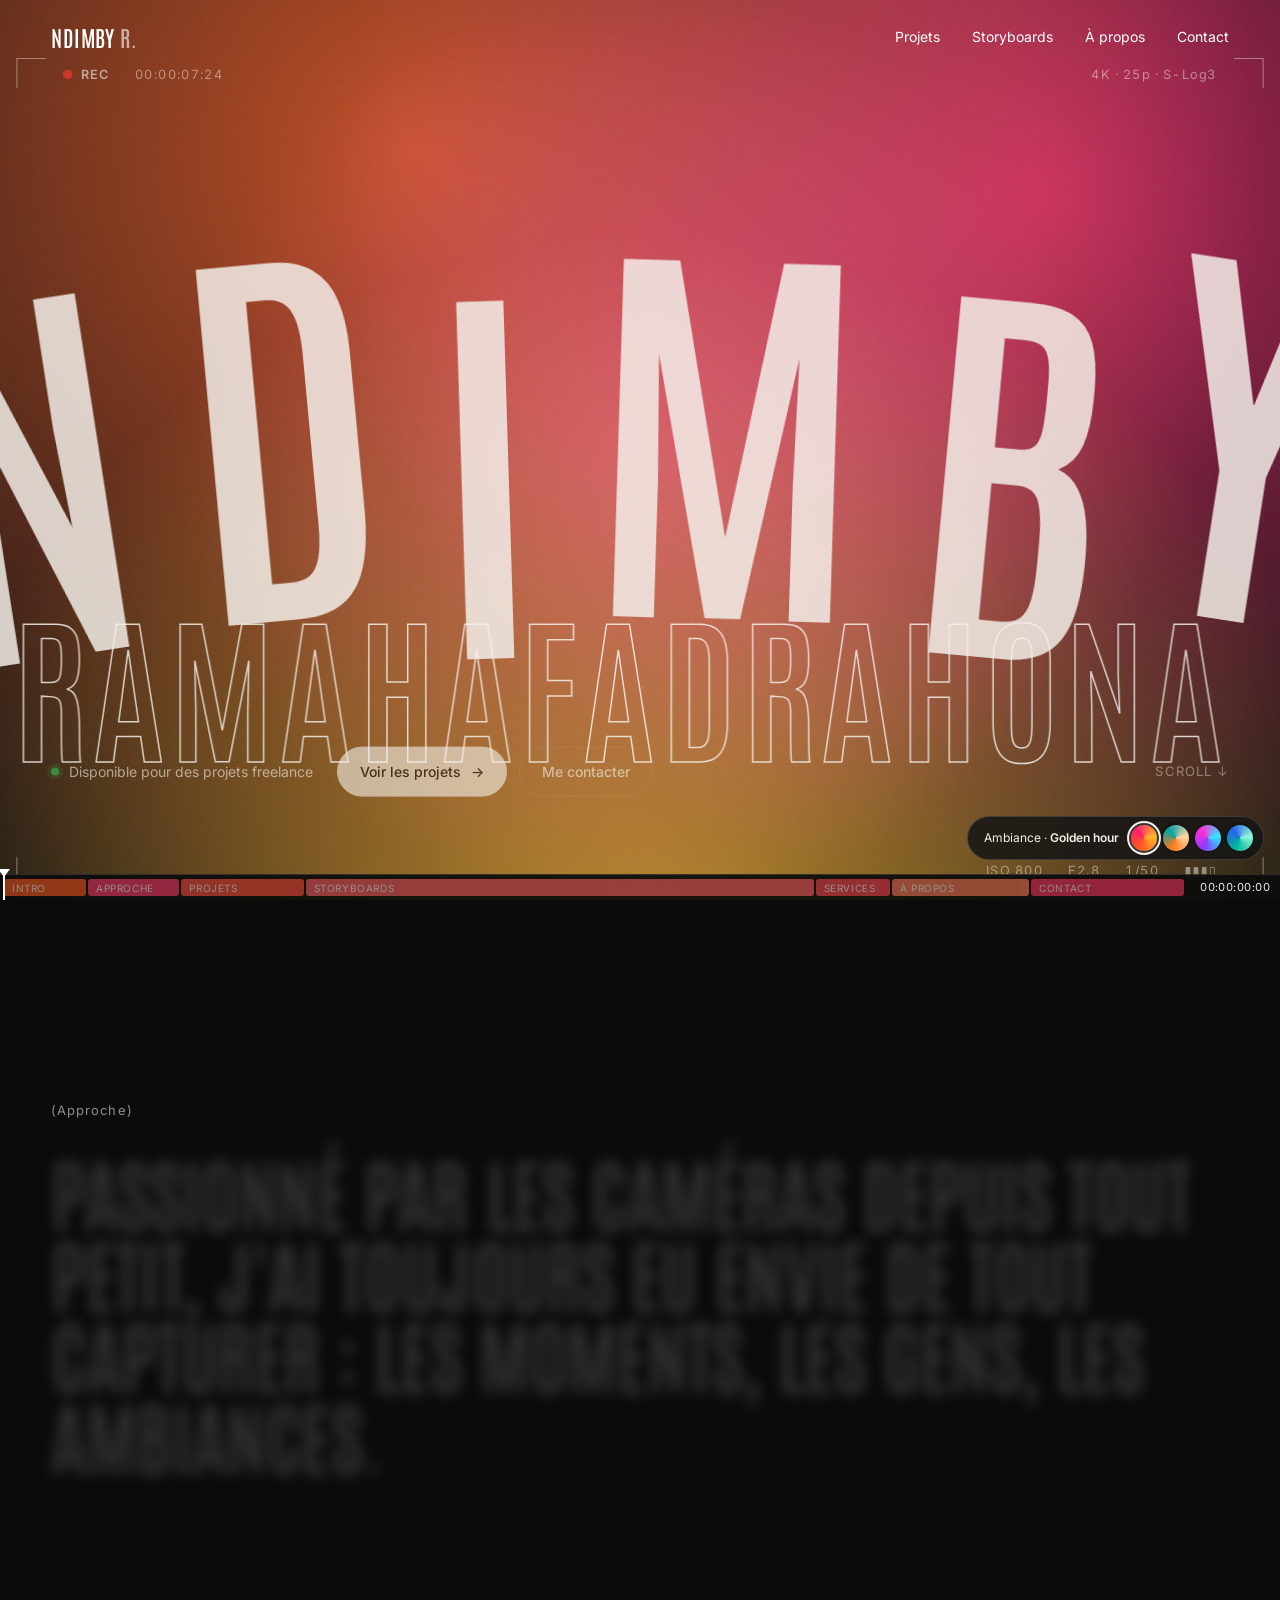
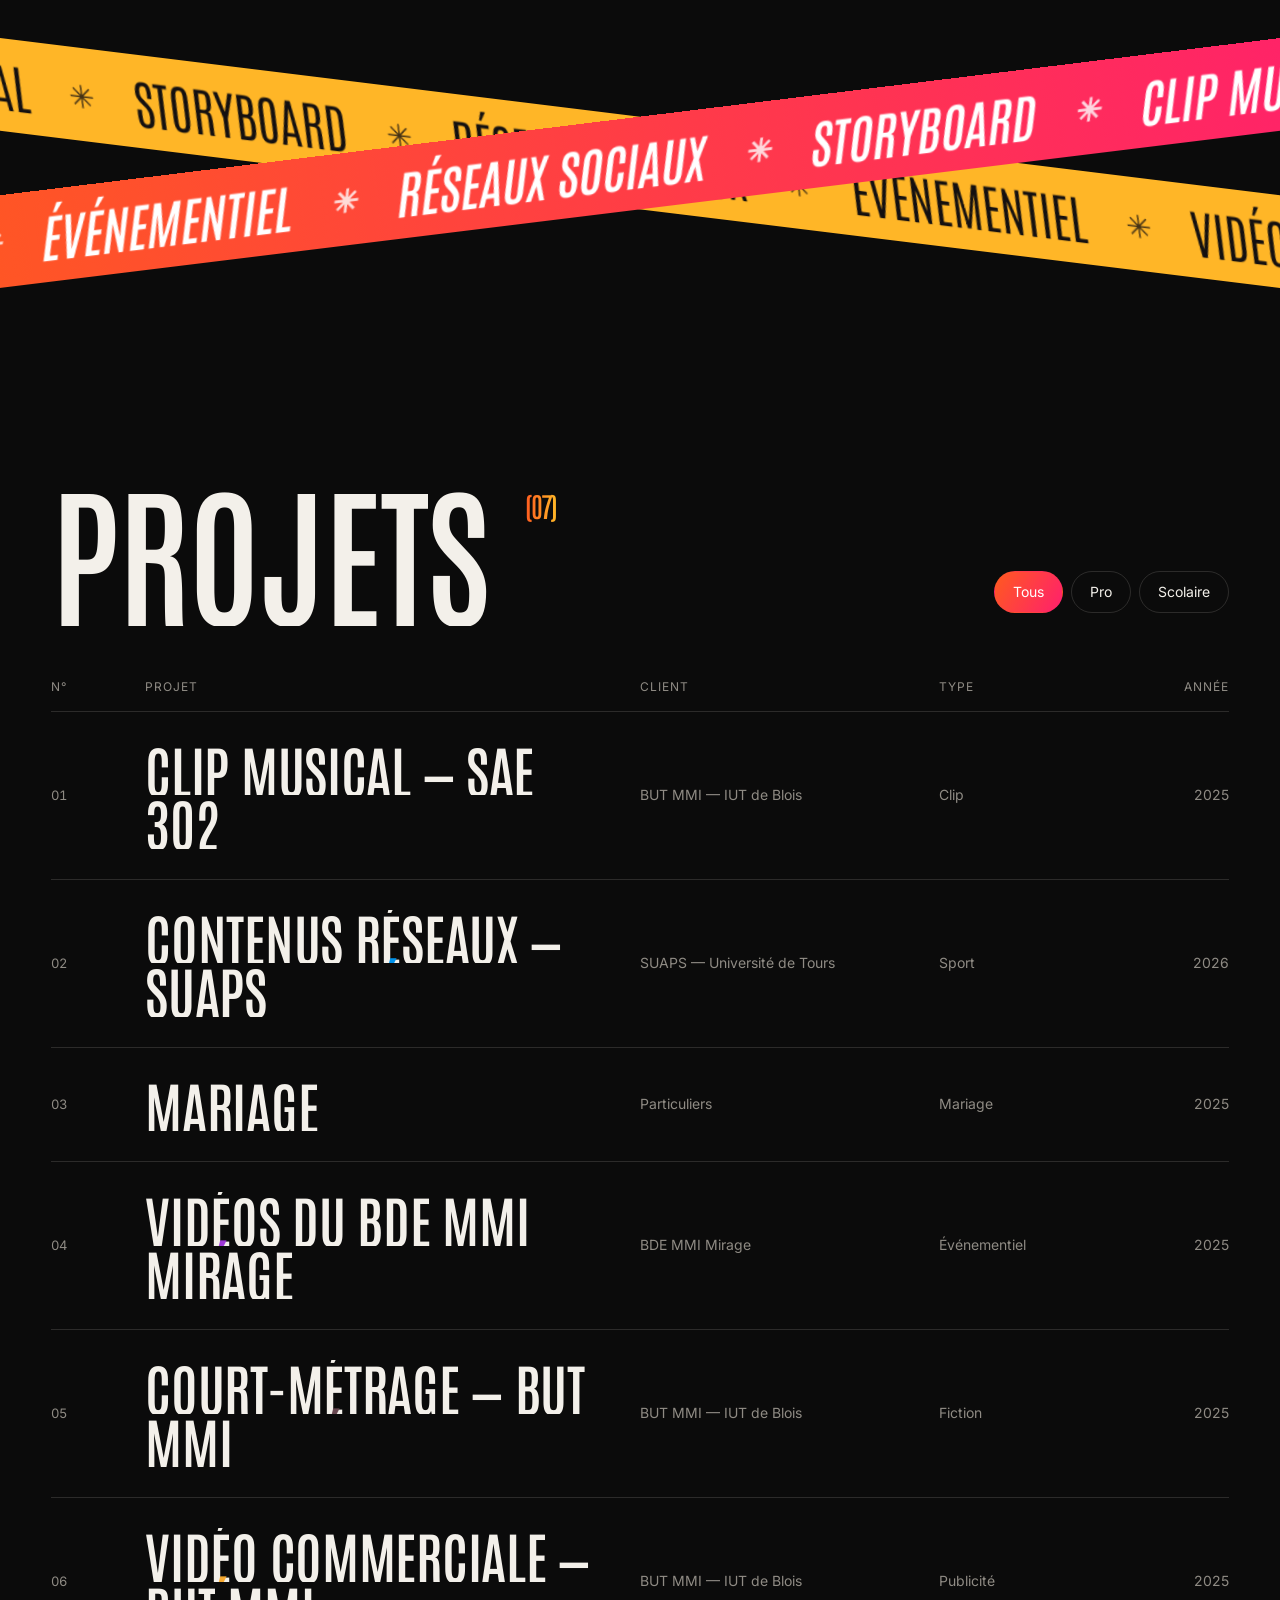
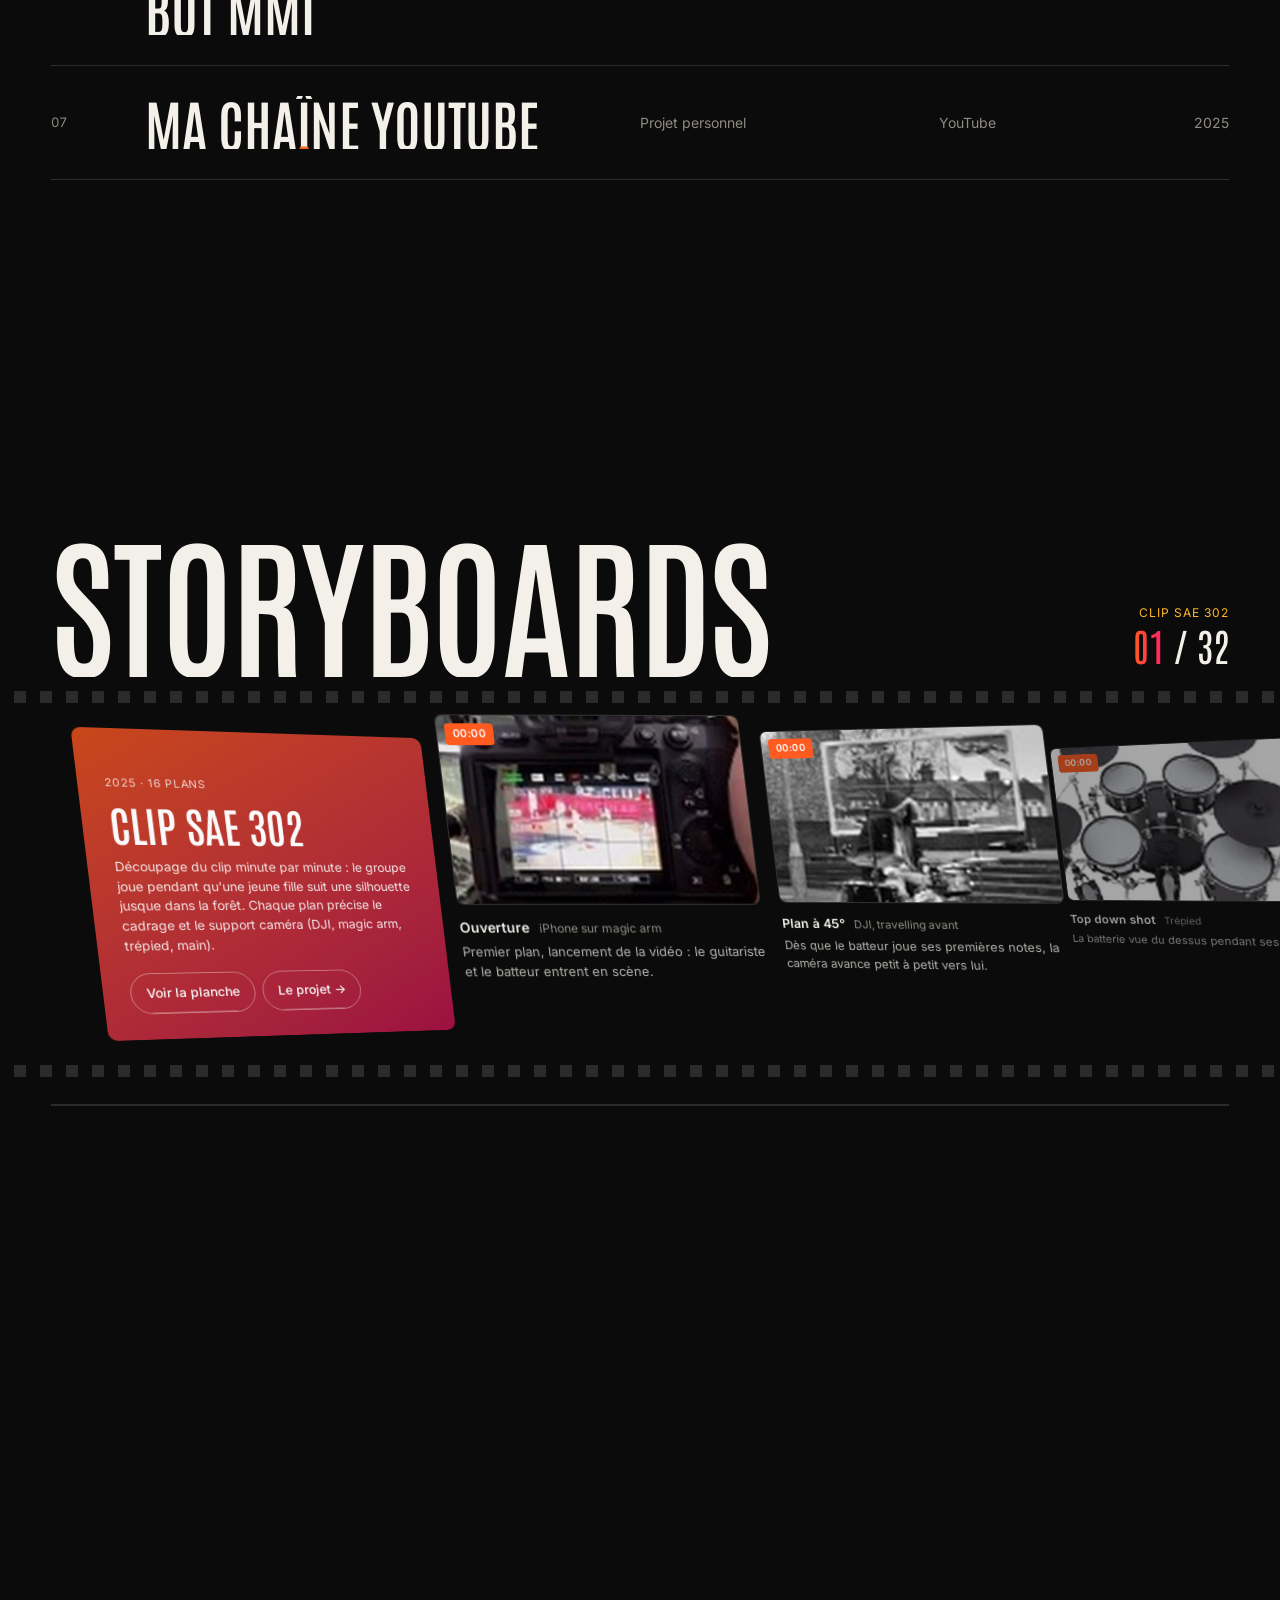
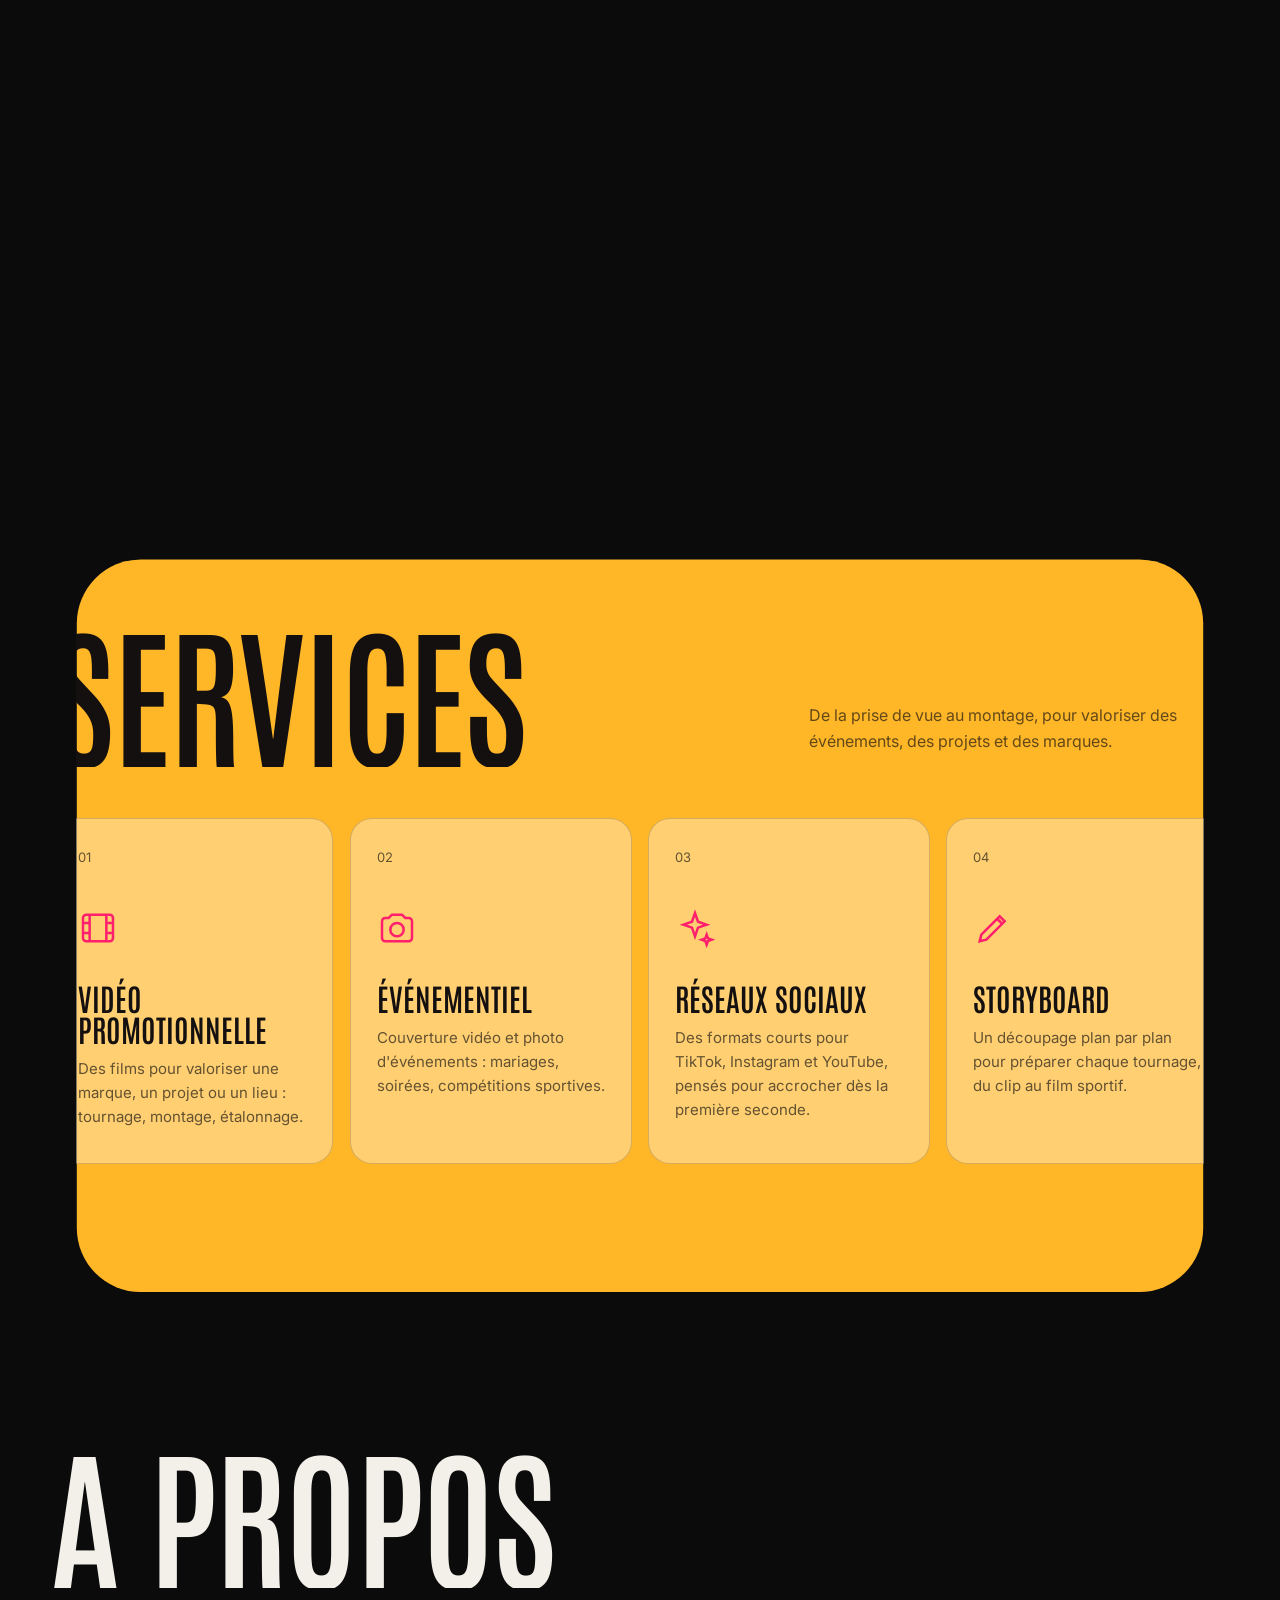
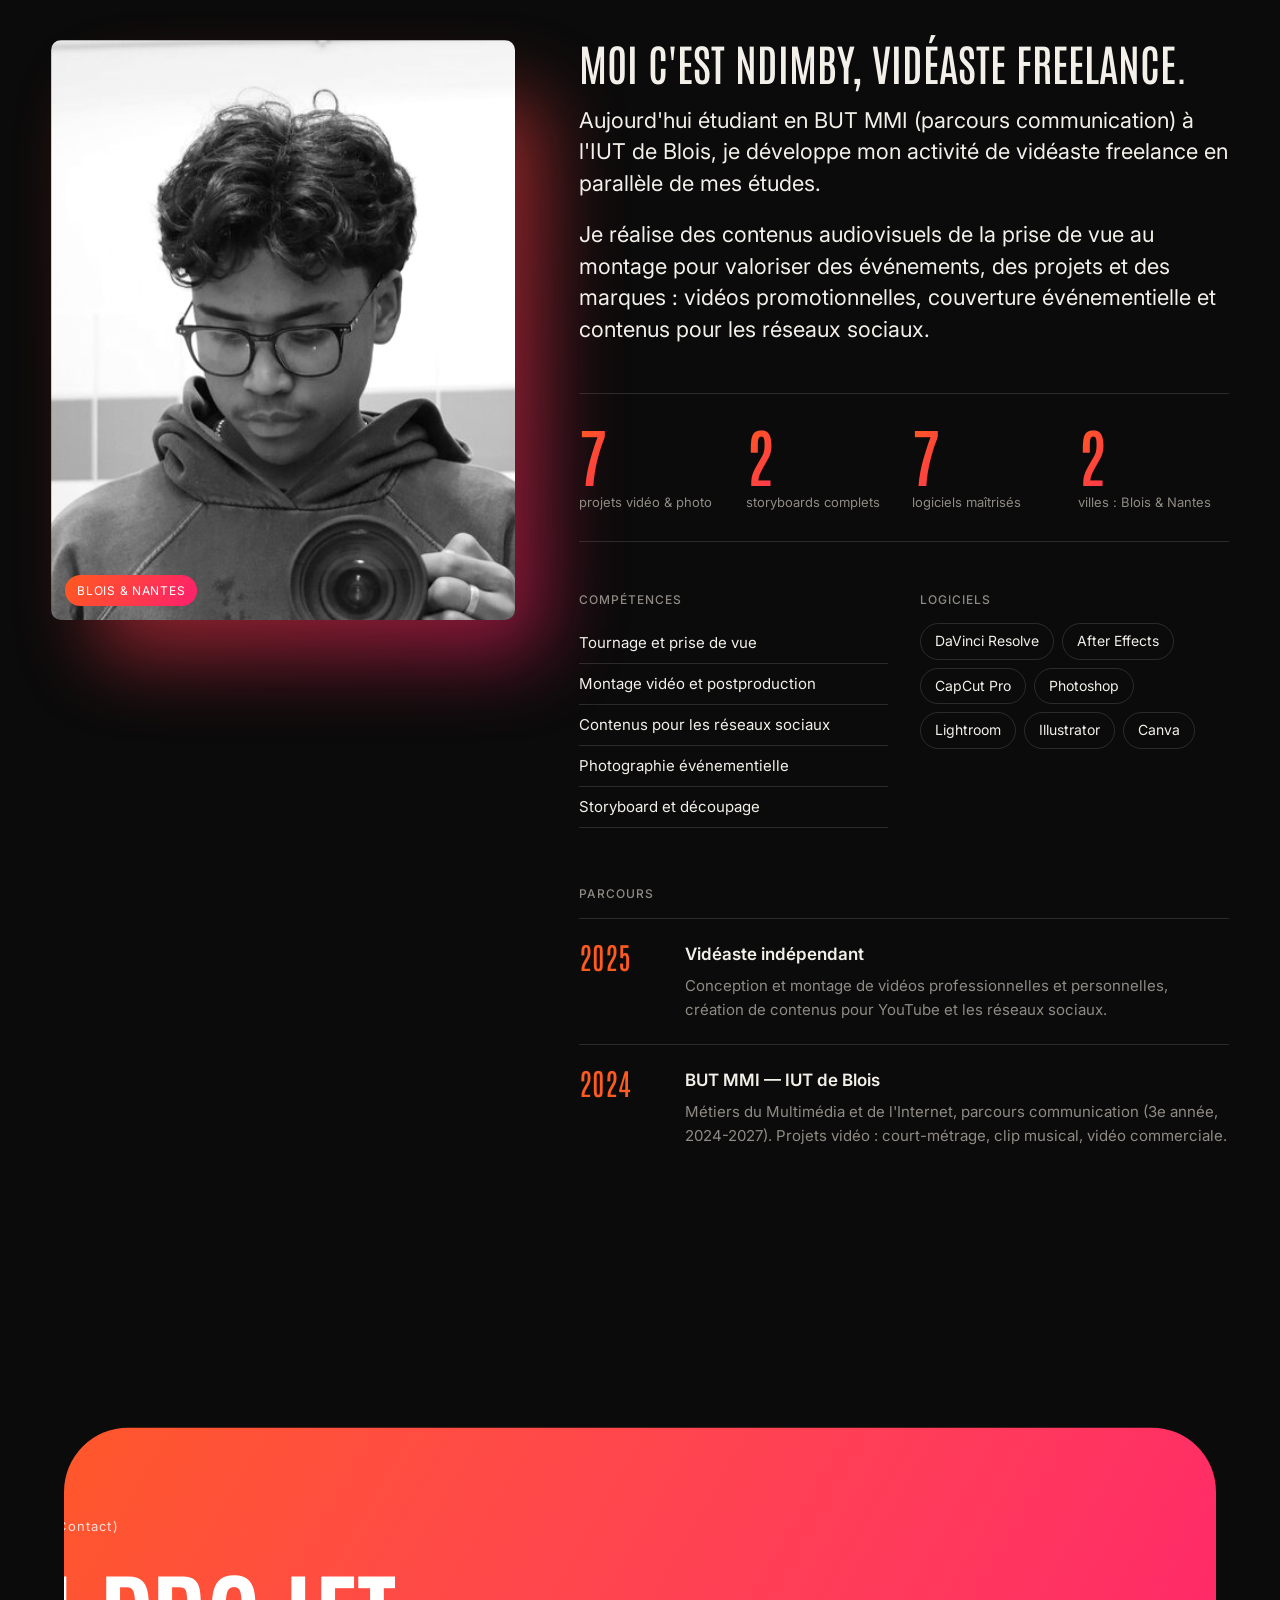
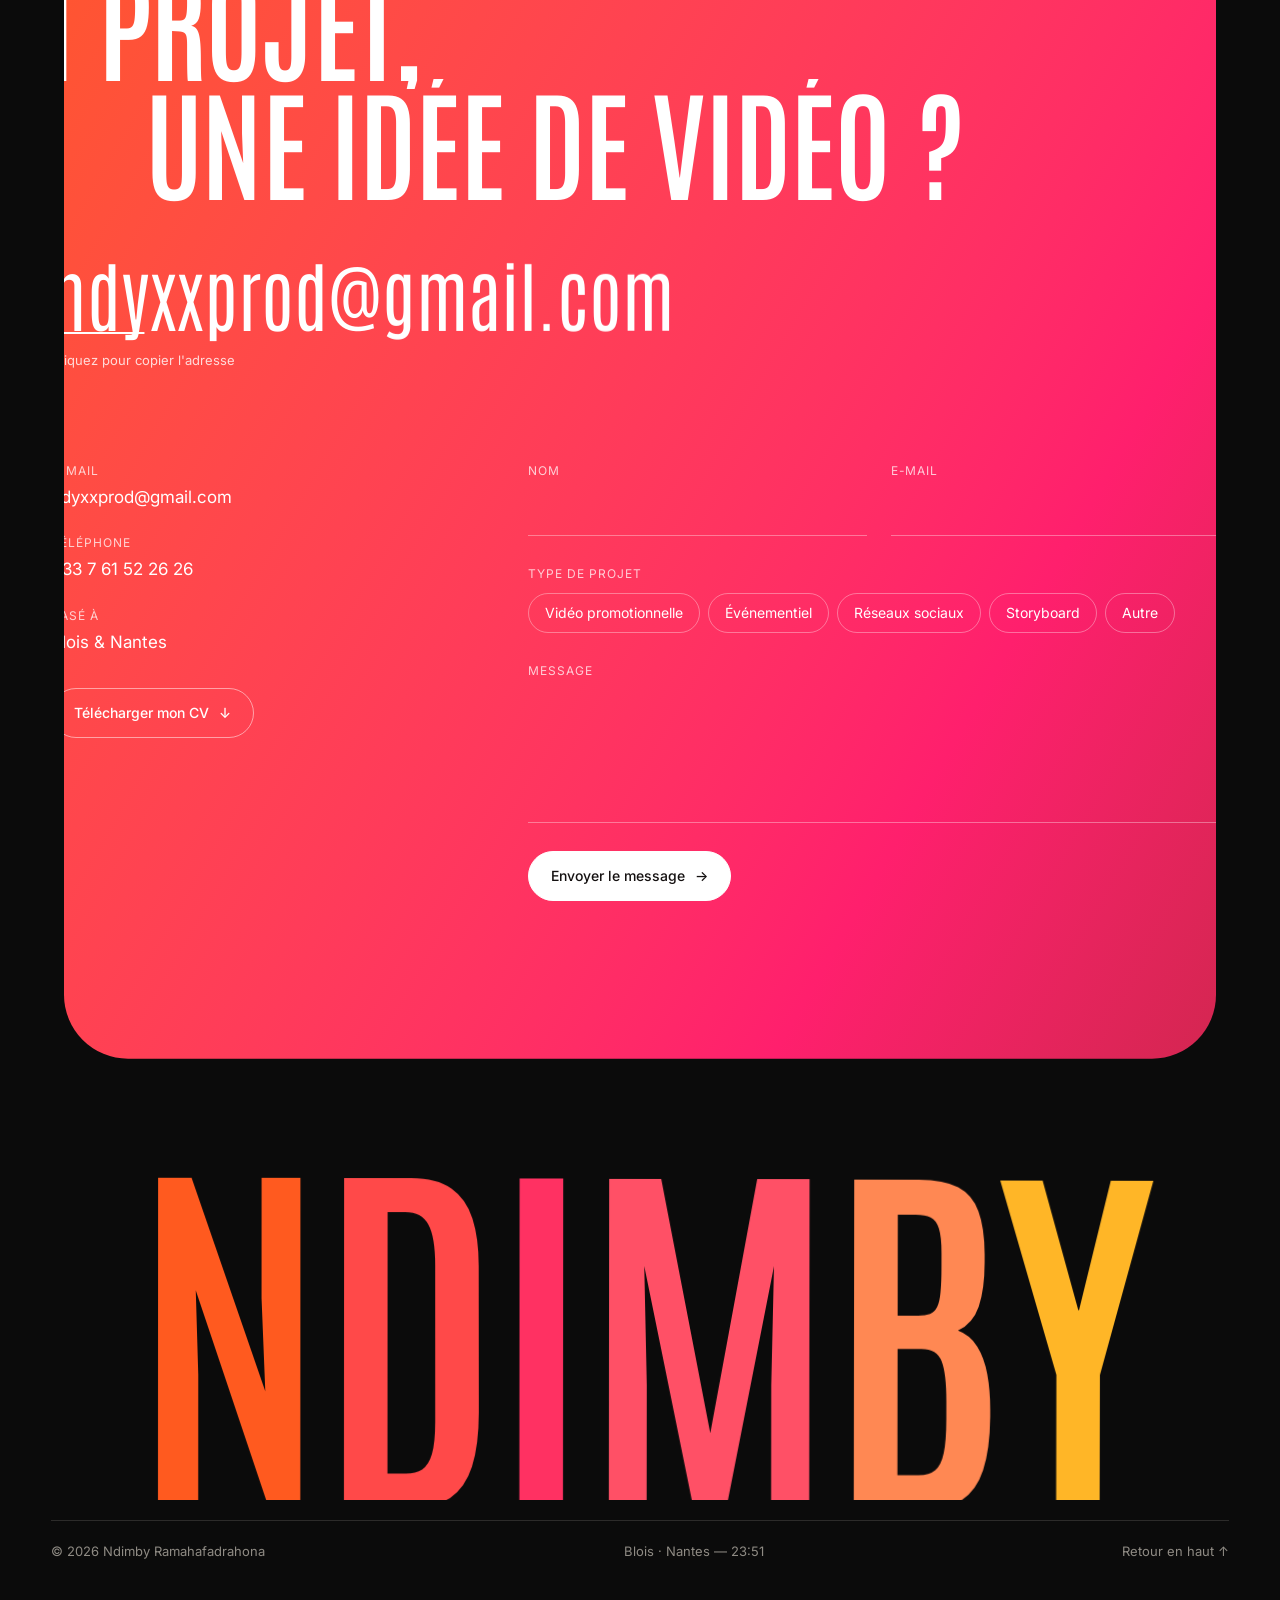
==== portfolio/index.html @ f80a6f57 "Ajoute le nouveau portfolio vidéaste dans /portfolio/ Site une page sombre et colorée : ouverture en" ====
<!DOCTYPE html>
<html lang="fr">
<head>
  <meta charset="UTF-8" />
  <meta name="viewport" content="width=device-width, initial-scale=1.0" />
  <title>Ndimby Ramahafadrahona — Vidéaste freelance</title>
  <meta name="description" content="Ndimby Ramahafadrahona, vidéaste freelance à Blois et Nantes : vidéos promotionnelles, couverture événementielle, contenus pour les réseaux sociaux et storyboards." />
  <meta name="theme-color" content="#0b0b0b" />
  <meta property="og:title" content="Ndimby Ramahafadrahona — Vidéaste freelance" />
  <meta property="og:description" content="Vidéos promotionnelles, événementiel, réseaux sociaux. De la prise de vue au montage." />
  <meta property="og:image" content="assets/avatar.jpg" />
  <link rel="preconnect" href="https://fonts.googleapis.com" />
  <link rel="preconnect" href="https://fonts.gstatic.com" crossorigin />
  <link href="https://fonts.googleapis.com/css2?family=Antonio:wght@300;500;600;700&family=Inter:wght@400;500;600&display=swap" rel="stylesheet" />
  <link rel="stylesheet" href="style.css" />
</head>
<body class="is-loading">

  <!-- Écran de chargement + ouverture du diaphragme -->
  <div class="loader" id="loader" aria-hidden="true">
    <svg class="iris" viewBox="-50 -50 100 100" preserveAspectRatio="xMidYMid slice">
      <g id="iris-g"></g>
    </svg>
    <div class="loader-name">Ndimby</div>
    <div class="loader-count"><span id="loader-num">00</span>%</div>
    <div class="loader-bar"><span id="loader-bar"></span></div>
    <div class="flash" id="flash"></div>
  </div>

  <!-- Curseur personnalisé (ordinateur uniquement) -->
  <div class="cursor" id="cursor" aria-hidden="true"><span class="cursor-label" id="cursor-label"></span></div>

  <!-- Aperçu flottant des projets -->
  <div class="preview" id="preview" aria-hidden="true"></div>

  <header class="nav" id="nav">
    <a href="#top" class="nav-logo">Ndimby <span>R.</span></a>
    <nav class="nav-links" aria-label="Navigation principale">
      <a href="#projets">Projets</a>
      <a href="#storyboards">Storyboards</a>
      <a href="#a-propos">À propos</a>
      <a href="#contact" class="nav-cta">Contact</a>
    </nav>
    <button class="nav-burger" id="burger" aria-label="Ouvrir le menu" aria-expanded="false"><span></span><span></span></button>
  </header>

  <div class="menu" id="menu" aria-hidden="true">
    <a href="#projets">Projets</a>
    <a href="#storyboards">Storyboards</a>
    <a href="#services">Services</a>
    <a href="#a-propos">À propos</a>
    <a href="#contact">Contact</a>
  </div>

  <main id="top">
    <!-- ACCUEIL : viseur de caméra -->
    <section class="hero" id="hero">
      <div class="hero-bg" id="hero-bg">
        <canvas class="hero-canvas" id="hero-canvas" aria-hidden="true"></canvas>
        <div class="hero-glow g1"></div>
        <div class="hero-glow g2"></div>
        <div class="hero-glow g3"></div>
      </div>
      <div class="grain" aria-hidden="true"></div>

      <div class="viewfinder" id="viewfinder" aria-hidden="true">
        <span class="vf-corner tl"></span><span class="vf-corner tr"></span>
        <span class="vf-corner bl"></span><span class="vf-corner br"></span>
        <div class="vf-top">
          <span class="vf-rec"><i></i>REC</span>
          <span class="vf-tc" id="timecode">00:00:00:00</span>
          <span class="vf-specs">4K · 25p · S-Log3</span>
        </div>
        <div class="vf-bottom">
          <span>ISO 800</span><span>F2.8</span><span>1/50</span><span class="vf-batt">▮▮▮▯</span>
        </div>
      </div>

      <div class="hero-content" id="hero-content">
        <p class="hero-kicker" id="hero-kicker"></p>
        <h1 class="hero-title" id="hero-title">
          <span class="line"><span class="word" id="hero-first"></span></span>
          <span class="line line-sm"><span class="word" id="hero-last"></span></span>
        </h1>
        <div class="hero-foot">
          <p class="hero-status" id="hero-status"></p>
          <div class="hero-actions" id="hero-actions"></div>
          <a href="#manifeste" class="hero-scroll">Scroll <span>↓</span></a>
        </div>
      </div>
    </section>

    <!-- MANIFESTE : les mots font la mise au point au scroll -->
    <section class="manifesto" id="manifeste">
      <p class="eyebrow reveal">(Approche)</p>
      <p class="manifesto-text" id="manifesto-text"></p>
    </section>

    <!-- BANDEAUX CROISÉS -->
    <div class="tapes" aria-hidden="true">
      <div class="tape tape-a"><div class="marquee-track" id="marquee-a"></div></div>
      <div class="tape tape-b"><div class="marquee-track" id="marquee-b"></div></div>
    </div>

    <!-- PROJETS -->
    <section class="section projects" id="projets">
      <div class="section-head">
        <h2 class="section-title" data-split>Projets <sup id="projects-count"></sup></h2>
        <div class="filters reveal" id="filters" role="tablist" aria-label="Filtrer les projets">
          <button class="filter is-active" data-filter="all" role="tab" aria-selected="true">Tous</button>
          <button class="filter" data-filter="pro" role="tab" aria-selected="false">Pro</button>
          <button class="filter" data-filter="scolaire" role="tab" aria-selected="false">Scolaire</button>
        </div>
      </div>
      <div class="project-head" aria-hidden="true">
        <span>N°</span><span>Projet</span><span>Client</span><span>Type</span><span>Année</span>
      </div>
      <ol class="project-list" id="project-list"></ol>
    </section>

    <!-- STORYBOARDS : pellicule qui défile à l'horizontale -->
    <section class="storyboards" id="storyboards">
      <div class="sb-pin" id="sb-pin">
        <div class="sb-top">
          <h2 class="section-title" data-split>Storyboards</h2>
          <div class="sb-counter" aria-hidden="true">
            <span class="sb-chapter" id="sb-chapter"></span>
            <span class="sb-num"><span id="sb-current">01</span> / <span id="sb-total">00</span></span>
          </div>
        </div>
        <div class="sb-viewport" id="sb-viewport" data-lenis-prevent-touch>
          <div class="sb-strip" id="sb-strip"></div>
        </div>
        <div class="sb-progress" aria-hidden="true"><span id="sb-bar"></span></div>
      </div>
    </section>

    <!-- SERVICES -->
    <section class="section services" id="services">
      <div class="services-inner">
        <div class="section-head">
          <h2 class="section-title" data-split>Services</h2>
          <p class="section-intro reveal">De la prise de vue au montage, pour valoriser des événements, des projets et des marques.</p>
        </div>
        <div class="service-grid" id="service-grid"></div>
      </div>
    </section>

    <!-- À PROPOS -->
    <section class="section about" id="a-propos">
      <div class="section-head">
        <h2 class="section-title" data-split>À propos</h2>
      </div>
      <div class="about-grid">
        <figure class="about-photo" id="about-photo"></figure>
        <div class="about-body">
          <div class="about-bio" id="about-bio"></div>
          <div class="stats" id="stats"></div>
          <div class="about-cols">
            <div class="about-col reveal"><h3>Compétences</h3><ul id="skills"></ul></div>
            <div class="about-col reveal"><h3>Logiciels</h3><ul class="tool-list" id="tools"></ul></div>
          </div>
          <div class="path" id="path"></div>
        </div>
      </div>
    </section>

    <!-- CONTACT -->
    <section class="contact" id="contact">
      <div class="contact-inner">
        <p class="eyebrow reveal">(Contact)</p>
        <h2 class="contact-title" id="contact-title"><span class="ct-line" data-split>Un projet,</span><span class="ct-line" data-split>une idée de vidéo&nbsp;?</span></h2>
        <a class="contact-email" id="contact-email" href="#"></a>
        <p class="contact-hint" id="copy-hint">Cliquez pour copier l'adresse</p>
        <div class="contact-grid">
          <div class="contact-info reveal" id="contact-info"></div>
          <form class="contact-form reveal" id="contact-form" novalidate>
            <div class="field"><label for="f-name">Nom</label><input id="f-name" name="name" required autocomplete="name" /></div>
            <div class="field"><label for="f-email">E-mail</label><input id="f-email" name="email" type="email" required autocomplete="email" /></div>
            <div class="field field-full">
              <span class="field-label">Type de projet</span>
              <div class="chips" id="chips"></div>
            </div>
            <div class="field field-full"><label for="f-msg">Message</label><textarea id="f-msg" name="message" rows="4" required></textarea></div>
            <button class="btn btn-light" type="submit">Envoyer le message <span>→</span></button>
            <p class="form-status" id="form-status" role="status"></p>
          </form>
        </div>
      </div>
    </section>
  </main>

  <footer class="footer">
    <div class="footer-big" id="footer-big" aria-hidden="true">Ndimby</div>
    <div class="footer-row">
      <span id="footer-copy"></span>
      <span>Blois · Nantes — <span id="local-time">--:--</span></span>
      <a href="#top">Retour en haut ↑</a>
    </div>
  </footer>

  <!-- Timeline de montage : la progression dans la page -->
  <div class="timeline" id="timeline" aria-hidden="true">
    <div class="tl-track" id="tl-track"></div>
    <span class="tl-head" id="tl-head"><i></i></span>
    <span class="tl-tc" id="tl-tc">00:00:00:00</span>
  </div>

  <!-- Sélecteur d'ambiance -->
  <div class="palette" id="palette" hidden>
    <span class="palette-label">Ambiance · <b id="palette-name"></b></span>
    <div class="palette-swatches" id="palette-swatches"></div>
  </div>

  <!-- Fiche projet -->
  <div class="modal" id="modal" role="dialog" aria-modal="true" aria-labelledby="modal-title" hidden>
    <div class="modal-backdrop" data-close></div>
    <div class="modal-panel" data-lenis-prevent>
      <button class="modal-close" data-close aria-label="Fermer">✕</button>
      <div class="modal-media" id="modal-media"></div>
      <div class="modal-body" id="modal-body"></div>
    </div>
  </div>

  <!-- Planche de storyboard en grand -->
  <div class="lightbox" id="lightbox" hidden data-lenis-prevent>
    <button class="modal-close" data-close aria-label="Fermer">✕</button>
    <img id="lightbox-img" alt="" />
  </div>

  <script src="contenu.js"></script>
  <script src="assets/vendor/gsap.min.js"></script>
  <script src="assets/vendor/ScrollTrigger.min.js"></script>
  <script src="assets/vendor/lenis.min.js"></script>
  <script src="main.js"></script>
  <script src="anim.js"></script>
</body>
</html>
---- portfolio/style.css ----
/* ==================================================================
   PORTFOLIO NDIMBY — style.css
   Les couleurs --c1 / --c2 / --c3 viennent de l'ambiance choisie (contenu.js).
   ================================================================== */

@font-face {
  font-family: 'Antonio Local';
  src: url('assets/antonio-600.woff2') format('woff2');
  font-weight: 600;
  font-display: swap;
}

:root {
  color-scheme: dark;
  --bg: #0b0b0b;
  --bg-2: #151414;
  --fg: #f3f0ea;
  --muted: #8f8b84;
  --line: rgba(243, 240, 234, 0.14);
  --c1: #ff5a1f;
  --c2: #ff1f6d;
  --c3: #ffb627;
  --ink: #141010;
  --display: 'Antonio', 'Antonio Local', 'Arial Narrow', sans-serif;
  --body: 'Inter', system-ui, -apple-system, 'Segoe UI', sans-serif;
  --gutter: clamp(16px, 4vw, 56px);
  --ease: cubic-bezier(0.22, 1, 0.36, 1);
  --tl-h: 26px;
  --tl-pr: 96px;
}

*, *::before, *::after { box-sizing: border-box; }
html { scroll-behavior: smooth; -webkit-text-size-adjust: 100%; overflow-x: clip; }
html.lenis, html.lenis body { height: auto; }
.lenis.lenis-smooth { scroll-behavior: auto !important; }
.lenis.lenis-stopped { overflow: hidden; }
body {
  margin: 0;
  background: var(--bg);
  color: var(--fg);
  font-family: var(--body);
  font-size: 16px;
  line-height: 1.6;
  -webkit-font-smoothing: antialiased;
  overflow-x: hidden;
  padding-bottom: var(--tl-h);
}
body.is-loading, body.no-scroll { overflow: hidden; }
img, video, iframe { display: block; max-width: 100%; }
a { color: inherit; text-decoration: none; }
button { font: inherit; color: inherit; background: none; border: 0; cursor: pointer; padding: 0; }
::selection { background: var(--c1); color: #fff; }
:focus-visible { outline: 2px solid var(--c1); outline-offset: 3px; }

.eyebrow { font-size: 13px; letter-spacing: 0.08em; color: var(--muted); margin: 0 0 24px; }

/* Mots et lettres découpés par anim.js */
.w { display: inline-block; white-space: nowrap; }
.ch { display: inline-block; will-change: transform; }
[data-split] .w { overflow: hidden; padding-bottom: 0.08em; margin-bottom: -0.08em; vertical-align: top; }

/* ---------- Chargement + diaphragme ---------- */
.loader {
  position: fixed; inset: 0; z-index: 100;
  background: var(--bg);
  display: grid; place-items: center;
  transition: transform 1s var(--ease) 0.15s;
}
.has-anim .loader { background: transparent; transition: none; }
.loader.is-done { transform: translateY(-100%); }
.iris { position: absolute; inset: 0; width: 100%; height: 100%; display: none; }
.has-anim .iris { display: block; }
.iris .iris-fill { fill: var(--bg); }
.iris line { stroke: rgba(243, 240, 234, 0.22); stroke-width: 1px; vector-effect: non-scaling-stroke; }
.loader-name {
  position: relative;
  font-family: var(--display); font-weight: 600; text-transform: uppercase;
  font-size: clamp(56px, 14vw, 180px); line-height: 1; letter-spacing: -0.01em;
  color: transparent; -webkit-text-stroke: 1px rgba(243, 240, 234, 0.35);
}
.loader-count {
  position: absolute; right: var(--gutter); bottom: var(--gutter);
  font-family: var(--display); font-size: clamp(40px, 8vw, 96px); line-height: 1;
}
.loader-bar { position: absolute; left: 0; bottom: 0; width: 100%; height: 2px; background: var(--line); }
.loader-bar span { display: block; height: 100%; width: 0; background: linear-gradient(90deg, var(--c1), var(--c2), var(--c3)); }
.flash { position: absolute; inset: 0; background: #fff; opacity: 0; pointer-events: none; }

/* ---------- Curseur ---------- */
.cursor {
  position: fixed; top: 0; left: 0; z-index: 90;
  width: 12px; height: 12px; margin: -6px 0 0 -6px;
  border-radius: 50%; background: var(--fg);
  pointer-events: none; mix-blend-mode: difference;
  display: grid; place-items: center;
  transition: width 0.35s var(--ease), height 0.35s var(--ease), margin 0.35s var(--ease), background 0.35s;
  opacity: 0;
}
.cursor.is-visible { opacity: 1; }
.cursor.is-hover { width: 44px; height: 44px; margin: -22px 0 0 -22px; }
.cursor.is-label { width: 92px; height: 92px; margin: -46px 0 0 -46px; mix-blend-mode: normal; background: var(--c1); }
.cursor-label { font-size: 12px; font-weight: 600; letter-spacing: 0.06em; text-transform: uppercase; color: #fff; opacity: 0; transition: opacity 0.2s; }
.cursor.is-label .cursor-label { opacity: 1; }
@media (hover: none), (pointer: coarse) { .cursor, .preview { display: none !important; } }

/* ---------- Navigation ---------- */
.nav {
  position: fixed; top: 0; left: 0; right: 0; z-index: 50;
  display: flex; align-items: center; justify-content: space-between;
  padding: 20px var(--gutter);
  color: #fff;
  transition: background 0.5s var(--ease), padding 0.5s var(--ease), backdrop-filter 0.5s;
}
.nav.is-solid { background: rgba(11, 11, 11, 0.72); backdrop-filter: blur(14px); padding-block: 12px; }
.nav-logo span { opacity: 0.6; }
.nav-logo { font-family: var(--display); font-weight: 600; font-size: 22px; text-transform: uppercase; letter-spacing: 0.02em; }
.nav-links { display: flex; gap: 32px; font-size: 14px; align-items: center; }
.nav-links a { position: relative; display: inline-block; }
.nav-links a::after {
  content: ''; position: absolute; left: 0; bottom: -3px; width: 100%; height: 1px;
  background: currentColor; transform: scaleX(0); transform-origin: right; transition: transform 0.5s var(--ease);
}
.nav-links a:hover::after { transform: scaleX(1); transform-origin: left; }
.nav-burger { display: none; width: 36px; height: 36px; position: relative; }
.nav-burger span { position: absolute; left: 6px; right: 6px; height: 1.5px; background: var(--fg); transition: transform 0.4s var(--ease), top 0.4s var(--ease); }
.nav-burger span:first-child { top: 13px; }
.nav-burger span:last-child { top: 21px; }
.nav-burger[aria-expanded='true'] span:first-child { top: 17px; transform: rotate(45deg); }
.nav-burger[aria-expanded='true'] span:last-child { top: 17px; transform: rotate(-45deg); }

.menu {
  position: fixed; inset: 0; z-index: 45;
  background: linear-gradient(160deg, var(--c1), var(--c2));
  display: flex; flex-direction: column; justify-content: center;
  padding: 0 var(--gutter);
  clip-path: circle(0% at calc(100% - 40px) 36px);
  transition: clip-path 0.8s var(--ease);
}
.menu.is-open { clip-path: circle(150% at calc(100% - 40px) 36px); }
.menu a {
  font-family: var(--display); font-weight: 600; text-transform: uppercase; color: #fff;
  font-size: clamp(48px, 14vw, 96px); line-height: 1.05;
  border-bottom: 1px solid rgba(255, 255, 255, 0.25); padding: 6px 0;
}

/* ---------- Accueil ---------- */
.hero {
  position: relative; height: 100vh; height: 100svh; min-height: 560px;
  overflow: hidden; isolation: isolate;
}
.hero-bg { position: absolute; inset: 0; z-index: -2; background: var(--bg); }
.hero-bg video { position: absolute; inset: 0; width: 100%; height: 100%; object-fit: cover; opacity: 0.55; z-index: 1; }
.hero-canvas { position: absolute; inset: 0; width: 100%; height: 100%; display: none; }
.has-anim .hero-canvas { display: block; }
.has-anim .hero-glow, .has-reel .hero-glow { display: none; }
.has-reel .hero-canvas { opacity: 0.35; }
.hero-glow {
  position: absolute; border-radius: 50%; filter: blur(90px); opacity: 0.6;
  animation: drift 18s ease-in-out infinite alternate;
}
.hero-glow.g1 { width: 55vw; height: 55vw; left: -10vw; top: -15vw; background: var(--c1); }
.hero-glow.g2 { width: 45vw; height: 45vw; right: -12vw; top: 10vh; background: var(--c2); opacity: 0.45; animation-duration: 22s; }
.hero-glow.g3 { width: 40vw; height: 40vw; left: 30vw; bottom: -20vw; background: var(--c3); opacity: 0.35; animation-duration: 26s; }
@keyframes drift {
  0% { transform: translate(0, 0) scale(1); }
  50% { transform: translate(6vw, 4vh) scale(1.1); }
  100% { transform: translate(-4vw, -3vh) scale(0.95); }
}
.grain {
  position: absolute; inset: -50%; z-index: -1; pointer-events: none; opacity: 0.1;
  background-image: url("data:image/svg+xml,%3Csvg xmlns='http://www.w3.org/2000/svg' width='160' height='160'%3E%3Cfilter id='n'%3E%3CfeTurbulence type='fractalNoise' baseFrequency='0.9' numOctaves='3' stitchTiles='stitch'/%3E%3C/filter%3E%3Crect width='100%25' height='100%25' filter='url(%23n)'/%3E%3C/svg%3E");
  animation: grain 0.8s steps(4) infinite;
}
@keyframes grain {
  0% { transform: translate(0, 0); } 25% { transform: translate(-3%, 2%); }
  50% { transform: translate(2%, -3%); } 75% { transform: translate(-2%, -1%); } 100% { transform: translate(1%, 3%); }
}

.viewfinder {
  position: absolute; inset: clamp(72px, 9vh, 96px) var(--gutter) clamp(20px, 4vh, 40px);
  pointer-events: none; font-size: 12px; letter-spacing: 0.08em; color: rgba(243, 240, 234, 0.8);
  font-variant-numeric: tabular-nums;
}
.vf-corner { position: absolute; width: 28px; height: 28px; border: 1.5px solid rgba(243, 240, 234, 0.7); }
.vf-corner.tl { top: 0; left: 0; border-right: 0; border-bottom: 0; }
.vf-corner.tr { top: 0; right: 0; border-left: 0; border-bottom: 0; }
.vf-corner.bl { bottom: 0; left: 0; border-right: 0; border-top: 0; }
.vf-corner.br { bottom: 0; right: 0; border-left: 0; border-top: 0; }
.vf-top, .vf-bottom { position: absolute; left: 44px; right: 44px; display: flex; gap: 24px; align-items: center; }
.vf-top { top: 6px; }
.vf-bottom { bottom: 6px; justify-content: flex-end; }
.vf-rec { display: inline-flex; align-items: center; gap: 8px; color: var(--fg); font-weight: 600; }
.vf-rec i { width: 9px; height: 9px; border-radius: 50%; background: #ff3b30; animation: blink 1.2s steps(2) infinite; }
@keyframes blink { 50% { opacity: 0; } }
.vf-specs { margin-left: auto; }

.hero-content {
  position: absolute; left: 0; right: 0; bottom: 0;
  padding: 0 var(--gutter) clamp(48px, 8vh, 80px);
}
.hero-kicker { margin: 0 0 8px; font-size: clamp(14px, 1.3vw, 18px); color: rgba(243, 240, 234, 0.85); }
.hero-title {
  margin: 0; font-family: var(--display); font-weight: 600; text-transform: uppercase;
  line-height: 0.86; letter-spacing: -0.015em;
  --t: clamp(96px, min(32.5vw, 50vh), 480px);
  transform-style: preserve-3d;
}
.hero-title .line { display: block; overflow: hidden; padding-bottom: 0.07em; margin-bottom: -0.07em; perspective: 900px; }
.hero-title .word { display: inline-block; transform: translateY(105%); transition: transform 1.2s var(--ease); }
.hero-title .line:first-child { font-size: var(--t); }
.hero-title .line-sm { font-size: calc(var(--t) * 0.385); }
.hero-title .line-sm .word { color: transparent; -webkit-text-stroke: 1.5px var(--fg); transition-delay: 0.12s; }
body.is-ready .hero-title .word, .has-anim .hero-title .word { transform: none; }
.has-anim .hero-title .word { transition: none; }
.hero-title .line:first-child .ch { cursor: default; }
.hero-foot { display: flex; align-items: center; gap: 24px; margin-top: 28px; flex-wrap: wrap; }
.hero-status { margin: 0; display: inline-flex; align-items: center; gap: 10px; font-size: 14px; }
.hero-status::before { content: ''; width: 8px; height: 8px; border-radius: 50%; background: #34c759; box-shadow: 0 0 0 4px rgba(52, 199, 89, 0.2); animation: pulse 2s ease-in-out infinite; }
@keyframes pulse { 50% { box-shadow: 0 0 0 9px rgba(52, 199, 89, 0); } }
.hero-actions { display: flex; gap: 12px; flex-wrap: wrap; }
.hero-scroll { margin-left: auto; font-size: 13px; letter-spacing: 0.08em; text-transform: uppercase; color: rgba(243, 240, 234, 0.7); }
.hero-scroll span { display: inline-block; animation: bob 1.8s ease-in-out infinite; }
@keyframes bob { 50% { transform: translateY(5px); } }

.btn {
  position: relative; overflow: hidden; isolation: isolate;
  display: inline-flex; align-items: center; gap: 10px;
  padding: 13px 22px; border-radius: 999px; border: 1px solid var(--line);
  font-size: 14px; font-weight: 500; transition: color 0.4s var(--ease), border-color 0.4s;
}
.btn::before {
  content: ''; position: absolute; inset: 0; z-index: -1; border-radius: inherit;
  background: linear-gradient(120deg, var(--c1), var(--c2));
  transform: translateY(101%); transition: transform 0.5s var(--ease);
}
.btn:hover { color: #fff; border-color: transparent; }
.btn:hover::before { transform: none; }
.btn-light { background: var(--fg); color: var(--ink); border-color: var(--fg); }
.btn span { transition: transform 0.3s var(--ease); }
.btn:hover span { transform: translateX(4px); }

/* ---------- Manifeste : mise au point ---------- */
.manifesto { padding: clamp(110px, 16vw, 200px) var(--gutter) clamp(80px, 10vw, 140px); }
.manifesto-text {
  margin: 0; max-width: 1400px;
  font-family: var(--display); font-weight: 500; text-transform: uppercase;
  font-size: clamp(34px, 6.2vw, 96px); line-height: 1.02; letter-spacing: -0.005em;
}
.manifesto-text span {
  display: inline-block; white-space: pre;
  color: rgba(243, 240, 234, 0.2); filter: blur(7px);
  transition: color 0.6s, filter 0.7s var(--ease), transform 0.7s var(--ease);
  transform: translateY(0.08em);
}
.manifesto-text span.is-lit { color: var(--lit, var(--fg)); filter: blur(0); transform: none; }

/* ---------- Bandeaux croisés ---------- */
.tapes { position: relative; height: clamp(200px, 26vw, 340px); overflow: hidden; display: grid; place-items: center; }
.tape {
  position: absolute; left: -10%; width: 120%;
  padding: clamp(14px, 1.6vw, 22px) 0; overflow: hidden;
}
.tape-a { background: linear-gradient(90deg, var(--c1), var(--c2)); transform: rotate(-4deg); z-index: 2; color: #fff; }
.tape-b { background: var(--c3); transform: rotate(4deg); color: var(--ink); }
.marquee-track { display: flex; width: max-content; animation: marquee 32s linear infinite; will-change: transform; }
.tape-b .marquee-track { animation-direction: reverse; }
.has-anim .marquee-track { animation: none; }
.marquee-track span {
  font-family: var(--display); font-weight: 600; text-transform: uppercase;
  font-size: clamp(28px, 4vw, 60px); line-height: 1; padding-right: 40px; white-space: nowrap;
  display: inline-flex; align-items: center; gap: 40px;
}
.marquee-track span::after { content: '✳'; font-size: 0.6em; opacity: 0.8; }
.tape-b .marquee-track span { font-weight: 300; }
@keyframes marquee { to { transform: translateX(-50%); } }

/* ---------- Sections ---------- */
.section { padding: clamp(80px, 12vw, 160px) var(--gutter) 0; }
.section-head { display: flex; align-items: flex-end; justify-content: space-between; gap: 24px 48px; flex-wrap: wrap; margin-bottom: clamp(32px, 5vw, 64px); }
.section-title {
  margin: 0; font-family: var(--display); font-weight: 600; text-transform: uppercase;
  font-size: clamp(64px, 12vw, 200px); line-height: 0.85; letter-spacing: -0.015em;
}
.section-title sup {
  font-size: 0.18em; vertical-align: top; font-weight: 500; margin-left: 0.2em; position: relative; top: 0.4em;
  background: linear-gradient(90deg, var(--c1), var(--c3)); -webkit-background-clip: text; background-clip: text; color: transparent;
}
.section-intro { margin: 0; max-width: 420px; color: var(--muted); }

/* ---------- Projets ---------- */
.filters { display: flex; gap: 8px; }
.filter { padding: 9px 18px; border: 1px solid var(--line); border-radius: 999px; font-size: 14px; transition: background 0.3s, color 0.3s, border-color 0.3s; }
.filter:hover { border-color: var(--fg); }
.filter.is-active { background: linear-gradient(120deg, var(--c1), var(--c2)); color: #fff; border-color: transparent; }

.project-head, .project-row {
  display: grid; grid-template-columns: 70px minmax(0, 2.4fr) minmax(0, 1.4fr) minmax(0, 1fr) 70px;
  gap: 24px; align-items: center;
}
.project-head { font-size: 12px; letter-spacing: 0.08em; text-transform: uppercase; color: var(--muted); padding-bottom: 14px; border-bottom: 1px solid var(--line); }
.project-head span:last-child, .project-row .p-year { text-align: right; }
.project-list { list-style: none; margin: 0; padding: 0; }
.project-list li { border-bottom: 1px solid var(--line); position: relative; }
.project-list li::after {
  content: ''; position: absolute; left: 0; bottom: -1px; height: 1px; width: 100%;
  background: linear-gradient(90deg, var(--c1), var(--c2), var(--c3));
  transform: scaleX(0); transform-origin: left; transition: transform 0.8s var(--ease);
}
.project-list li:hover::after { transform: scaleX(1); }
.project-row { width: 100%; text-align: left; padding: clamp(18px, 2.4vw, 30px) 0; position: relative; }
.p-num { font-size: 13px; color: var(--muted); font-variant-numeric: tabular-nums; }
.p-title {
  font-family: var(--display); font-weight: 600; text-transform: uppercase;
  font-size: clamp(30px, 4.4vw, 72px); line-height: 0.95; letter-spacing: -0.005em;
  transition: transform 0.6s var(--ease), color 0.3s;
}
.roll { position: relative; display: inline-block; }
.roll .w { overflow: hidden; vertical-align: top; }
.roll-b { position: absolute; left: 0; top: 0; width: 100%; color: var(--c1); clip-path: inset(0 0 100% 0); transition: clip-path 0.5s var(--ease); }
.project-row:hover .roll-b, .project-row:focus-visible .roll-b { clip-path: inset(0 0 0 0); }
.has-anim .roll-b, .has-anim .project-row:hover .roll-b { clip-path: none; transition: none; }
.p-client, .p-type, .p-year { font-size: 14px; color: var(--muted); transition: color 0.3s; }
.p-thumb { display: none; }
.project-list.has-hover .project-row .roll-a { color: rgba(243, 240, 234, 0.22); transition: color 0.4s; }
.project-list.has-hover .project-row:hover .p-title,
.project-list.has-hover .project-row:focus-visible .p-title { transform: translateX(22px); }
.project-row:hover .p-client, .project-row:hover .p-type, .project-row:hover .p-year { color: var(--fg); }
.project-list li.is-hidden { display: none; }

.preview {
  position: fixed; top: 0; left: 0; z-index: 40; pointer-events: none;
  width: clamp(280px, 26vw, 420px); aspect-ratio: 16 / 10;
  border-radius: 8px; overflow: hidden;
  translate: -50% -50%; scale: 0.5; rotate: var(--rot, 0deg); opacity: 0;
  transition: opacity 0.35s var(--ease), scale 0.5s var(--ease);
  box-shadow: 0 30px 80px rgba(0, 0, 0, 0.5);
}
.preview.is-visible { opacity: 1; scale: 1; }
.preview-inner { position: absolute; inset: 0; scale: 1.3; transition: scale 0.9s var(--ease); }
.preview.is-visible .preview-inner { scale: 1; }
.preview-inner > * { position: absolute; inset: 0; width: 100%; height: 100%; object-fit: cover; }

/* Affiche générée quand il n'y a pas de couverture */
.poster {
  position: relative; overflow: hidden;
  display: flex; flex-direction: column; justify-content: space-between;
  padding: 16px 18px; color: #fff;
  background: linear-gradient(135deg, var(--p1), var(--p2));
}
.poster::before {
  content: ''; position: absolute; inset: 0; opacity: 0.18; mix-blend-mode: overlay;
  background-image: url("data:image/svg+xml,%3Csvg xmlns='http://www.w3.org/2000/svg' width='120' height='120'%3E%3Cfilter id='n'%3E%3CfeTurbulence type='fractalNoise' baseFrequency='1' numOctaves='2'/%3E%3C/filter%3E%3Crect width='100%25' height='100%25' filter='url(%23n)'/%3E%3C/svg%3E");
}
.poster::after {
  content: ''; position: absolute; width: 70%; aspect-ratio: 1; right: -20%; top: -30%; border-radius: 50%;
  background: radial-gradient(circle, rgba(255, 255, 255, 0.35), transparent 65%);
}
.poster-top, .poster-bottom { position: relative; display: flex; justify-content: space-between; font-size: 11px; letter-spacing: 0.08em; text-transform: uppercase; opacity: 0.85; }
.poster-title {
  position: relative; font-family: var(--display); font-weight: 600; text-transform: uppercase;
  font-size: clamp(32px, 4vw, 64px); line-height: 0.9;
}
.poster-play {
  position: absolute; left: 50%; top: 50%; transform: translate(-50%, -50%);
  width: 64px; height: 64px; border-radius: 50%; border: 1px solid rgba(255, 255, 255, 0.6);
  display: grid; place-items: center; font-size: 18px; backdrop-filter: blur(4px);
}

/* ---------- Storyboards : pellicule ---------- */
.storyboards { padding-top: clamp(80px, 12vw, 160px); }
.sb-pin { display: flex; flex-direction: column; gap: clamp(20px, 3vh, 36px); background: var(--bg); overflow: hidden; }
.has-pin .sb-pin { height: 100vh; justify-content: center; padding-top: 72px; }
.sb-top { display: flex; align-items: flex-end; justify-content: space-between; gap: 16px 32px; flex-wrap: wrap; padding: 0 var(--gutter); }
.sb-counter { display: flex; flex-direction: column; align-items: flex-end; gap: 4px; }
.sb-chapter { font-size: 12px; letter-spacing: 0.08em; text-transform: uppercase; color: var(--c3); }
.sb-num { font-family: var(--display); font-size: clamp(28px, 3vw, 44px); line-height: 1; font-variant-numeric: tabular-nums; }
.sb-num span:first-child { background: linear-gradient(90deg, var(--c1), var(--c2)); -webkit-background-clip: text; background-clip: text; color: transparent; }
.sb-viewport {
  position: relative; overflow-x: auto; scroll-snap-type: x mandatory; scroll-padding-inline: var(--gutter);
  padding: 22px 0; scrollbar-width: none; perspective: 1500px;
}
.sb-viewport::-webkit-scrollbar { display: none; }
/* perforations de pellicule */
.sb-viewport::before, .sb-viewport::after {
  content: ''; position: absolute; left: 0; right: 0; height: 12px; pointer-events: none; z-index: 2;
  background: repeating-linear-gradient(90deg, transparent 0 14px, rgba(243, 240, 234, 0.14) 14px 26px);
  -webkit-mask: linear-gradient(#000 0 0); border-radius: 2px;
}
.sb-viewport::before { top: 0; }
.sb-viewport::after { bottom: 0; }
.has-pin .sb-viewport { overflow: visible; scroll-snap-type: none; }
.sb-strip {
  display: flex; gap: 18px; width: max-content; padding: 0 var(--gutter);
  transform-style: preserve-3d; will-change: transform;
}
.sb-card { flex: 0 0 auto; width: clamp(240px, 24vw, 340px); scroll-snap-align: start; margin: 0; user-select: none; transform-style: preserve-3d; }
.sb-intro {
  width: clamp(280px, 30vw, 420px); padding: 28px; border-radius: 10px;
  background: linear-gradient(150deg, color-mix(in oklab, var(--c1) 85%, #000), color-mix(in oklab, var(--c2) 70%, #000));
  display: flex; flex-direction: column; gap: 14px; justify-content: flex-end; color: #fff; align-self: stretch;
}
.sb-meta { font-size: 12px; letter-spacing: 0.08em; text-transform: uppercase; margin: 0; opacity: 0.8; }
.sb-title { margin: 0; font-family: var(--display); font-weight: 600; text-transform: uppercase; font-size: clamp(38px, 3.6vw, 60px); line-height: 0.95; }
.sb-desc { margin: 0; font-size: 14px; line-height: 1.55; opacity: 0.9; }
.sb-actions { display: flex; gap: 8px; flex-wrap: wrap; margin-top: 6px; }
.sb-intro .btn { border-color: rgba(255, 255, 255, 0.4); color: #fff; padding: 10px 16px; }
.sb-intro .btn::before { background: #fff; }
.sb-intro .btn:hover { color: var(--ink); }
.frame-img {
  aspect-ratio: 16 / 10; border-radius: 8px; overflow: hidden; background: var(--bg-2);
  border: 1px solid var(--line); position: relative;
}
.frame-img img { width: 100%; height: 100%; object-fit: cover; scale: 1.2; pointer-events: none; }
.frame-img.is-empty { display: grid; place-items: center; text-align: center; padding: 16px; border-style: dashed; background: linear-gradient(135deg, color-mix(in oklab, var(--c1) 18%, var(--bg-2)), var(--bg-2)); }
.frame-img.is-empty span { font-family: var(--display); text-transform: uppercase; font-size: 24px; color: var(--fg); opacity: 0.7; line-height: 1.1; }
.frame-shot {
  position: absolute; left: 8px; top: 8px; padding: 2px 8px; border-radius: 4px;
  background: var(--c1); color: #fff; font-size: 11px; font-weight: 600; font-variant-numeric: tabular-nums; letter-spacing: 0.04em;
}
.frame-info { padding-top: 12px; }
.frame-framing { font-size: 14px; font-weight: 600; margin: 0 0 4px; }
.frame-framing em { font-style: normal; font-weight: 400; color: var(--muted); font-size: 12px; margin-left: 6px; }
.frame-text { font-size: 13px; color: rgba(243, 240, 234, 0.72); margin: 0; line-height: 1.5; }
.sb-progress { margin: 0 var(--gutter); height: 2px; background: var(--line); display: none; }
.has-pin .sb-progress { display: block; }
.sb-progress span { display: block; height: 100%; background: linear-gradient(90deg, var(--c1), var(--c2), var(--c3)); transform: scaleX(0); transform-origin: left; }

/* ---------- Services : panneau coloré ---------- */
.services {
  --fg: var(--ink); --muted: rgba(20, 16, 16, 0.66); --line: rgba(20, 16, 16, 0.18);
  margin-top: clamp(80px, 12vw, 160px);
  padding-block: clamp(80px, 10vw, 140px); padding-inline: 0;
  background: var(--c3); color: var(--fg);
  border-radius: 36px; transition: background 0.8s;
}
.services-inner { padding: 0 var(--gutter); }
.service-grid { display: grid; grid-template-columns: repeat(4, minmax(0, 1fr)); gap: 16px; perspective: 1200px; }
.service {
  position: relative; isolation: isolate; overflow: hidden;
  padding: 28px 26px 34px; border-radius: 22px; background: rgba(255, 255, 255, 0.35);
  border: 1px solid var(--line); transition: color 0.5s var(--ease);
  transform-style: preserve-3d;
}
.service::before {
  content: ''; position: absolute; inset: 0; z-index: -1;
  background: var(--ink); transform: translateY(101%); transition: transform 0.6s var(--ease);
}
.service:hover { color: #fff; }
.service:hover::before { transform: none; }
.service:hover p, .service:hover .service-num { color: rgba(255, 255, 255, 0.7); }
.service-num { display: block; font-size: 13px; color: var(--muted); }
.service svg { width: 40px; height: 40px; margin: 40px 0 28px; color: var(--c2); transition: transform 0.7s var(--ease), color 0.4s; }
.service:hover svg { transform: rotate(-12deg) scale(1.25); color: var(--c3); }
.service h3 { margin: 0 0 12px; font-family: var(--display); font-weight: 600; text-transform: uppercase; font-size: clamp(28px, 2.4vw, 38px); line-height: 1; }
.service p { margin: 0; color: var(--muted); font-size: 15px; transition: color 0.4s; }

/* ---------- À propos ---------- */
.about-grid { display: grid; grid-template-columns: minmax(0, 5fr) minmax(0, 7fr); gap: clamp(32px, 5vw, 80px); align-items: start; }
.about-photo { margin: 0; position: sticky; top: 96px; }
.about-photo::before {
  content: ''; position: absolute; inset: 10% -6% -6% 10%; z-index: -1; border-radius: 12px;
  background: linear-gradient(135deg, var(--c1), var(--c2)); filter: blur(40px); opacity: 0.55;
}
.about-photo-inner { position: relative; border-radius: 10px; overflow: hidden; aspect-ratio: 4 / 5; background: var(--bg-2); }
.about-photo img { width: 100%; height: 100%; object-fit: cover; filter: grayscale(1) contrast(1.05); transition: filter 0.8s var(--ease); }
.about-photo:hover img { filter: none; }
.has-anim .about-photo img { transition: none; }
.about-photo figcaption {
  position: absolute; left: 14px; bottom: 14px; font-size: 12px; letter-spacing: 0.06em; text-transform: uppercase;
  background: linear-gradient(120deg, var(--c1), var(--c2)); color: #fff; padding: 6px 12px; border-radius: 999px;
}
.about-bio p { margin: 0 0 20px; font-size: clamp(18px, 1.7vw, 24px); line-height: 1.45; }
.about-bio p:first-child { font-family: var(--display); text-transform: uppercase; font-weight: 500; font-size: clamp(30px, 3.4vw, 52px); line-height: 1.02; }
.stats { display: grid; grid-template-columns: repeat(4, minmax(0, 1fr)); gap: 16px; margin: 48px 0; border-top: 1px solid var(--line); border-bottom: 1px solid var(--line); padding: 28px 0; }
.stat-value {
  font-family: var(--display); font-weight: 600; font-size: clamp(48px, 5vw, 84px); line-height: 1; font-variant-numeric: tabular-nums;
  background: linear-gradient(120deg, var(--c1), var(--c2) 60%, var(--c3)); -webkit-background-clip: text; background-clip: text; color: transparent;
}
.stat-label { font-size: 13px; color: var(--muted); margin-top: 6px; }
.about-cols { display: grid; grid-template-columns: repeat(2, minmax(0, 1fr)); gap: 40px 32px; }
.about-col h3 { margin: 0 0 14px; font-size: 12px; letter-spacing: 0.08em; text-transform: uppercase; color: var(--muted); font-weight: 500; }
.about-col ul { list-style: none; margin: 0; padding: 0; }
.about-col li { padding: 8px 0; border-bottom: 1px solid var(--line); font-size: 15px; }
.tool-list { display: flex; flex-wrap: wrap; gap: 8px; }
.tool-list li { border: 1px solid var(--line) !important; padding: 6px 14px !important; border-radius: 999px; font-size: 14px !important; transition: background 0.3s, color 0.3s, border-color 0.3s; }
.tool-list li:hover { background: var(--c1); border-color: var(--c1) !important; color: #fff; }
.path { margin-top: 56px; }
.path-item { display: grid; grid-template-columns: 90px minmax(0, 1fr); gap: 16px; padding: 22px 0; border-top: 1px solid var(--line); }
.path-year { font-family: var(--display); font-size: 30px; line-height: 1; color: var(--c1); }
.path-item h4 { margin: 0 0 6px; font-size: 17px; font-weight: 600; }
.path-item p { margin: 0; color: var(--muted); font-size: 15px; }

/* ---------- Contact : panneau en dégradé animé ---------- */
.contact {
  --muted: rgba(255, 255, 255, 0.75); --line: rgba(255, 255, 255, 0.35);
  margin-top: clamp(110px, 14vw, 200px);
  padding-block: clamp(100px, 13vw, 180px) clamp(72px, 9vw, 120px); padding-inline: 0;
  color: #fff; border-radius: 36px; overflow: hidden;
  background: linear-gradient(120deg, var(--c1), var(--c2), color-mix(in oklab, var(--c1) 55%, #000), var(--c2), var(--c1));
  background-size: 300% 300%;
  animation: gradient 14s ease-in-out infinite;
}
@keyframes gradient { 0%, 100% { background-position: 0% 50%; } 50% { background-position: 100% 50%; } }
.contact-inner { padding: 0 var(--gutter); }
.contact .eyebrow { color: rgba(255, 255, 255, 0.8); }
.contact-title {
  margin: 0 0 clamp(32px, 4vw, 56px); font-family: var(--display); font-weight: 600; text-transform: uppercase;
  font-size: clamp(52px, 9.5vw, 170px); line-height: 0.98; letter-spacing: -0.015em;
}
.ct-line { display: block; white-space: nowrap; }
.contact-email {
  display: inline-block; position: relative;
  font-family: var(--display); font-weight: 300; font-size: clamp(30px, 6vw, 96px); line-height: 1.1;
  overflow-wrap: anywhere;
}
.contact-email .ch { transition: color 0.2s; }
.contact-email::after {
  content: ''; position: absolute; left: 0; bottom: 0; width: 100%; height: 2px; background: #fff;
  transform: scaleX(0.15); transform-origin: left; transition: transform 0.6s var(--ease);
}
.contact-email:hover::after { transform: scaleX(1); }
.contact-hint { font-size: 13px; color: rgba(255, 255, 255, 0.8); margin: 12px 0 0; min-height: 1.6em; }
.contact-grid { display: grid; grid-template-columns: minmax(0, 4fr) minmax(0, 7fr); gap: clamp(40px, 6vw, 96px); margin-top: clamp(56px, 7vw, 96px); }
.contact-info dl { margin: 0; }
.contact-info dt { font-size: 12px; letter-spacing: 0.08em; text-transform: uppercase; color: var(--muted); margin-top: 22px; }
.contact-info dt:first-child { margin-top: 0; }
.contact-info dd { margin: 4px 0 0; font-size: 17px; }
.contact-info dd a { border-bottom: 1px solid transparent; transition: border-color 0.3s; }
.contact-info dd a:hover { border-color: #fff; }
.contact-info .btn { margin-top: 32px; }
.contact .btn { border-color: rgba(255, 255, 255, 0.5); }
.contact .btn::before { background: #fff; }
.contact .btn:hover { color: var(--ink); }
.contact .btn-light { background: #fff; color: var(--ink); border-color: #fff; }
.contact .btn-light::before { background: var(--ink); }
.contact .btn-light:hover { color: #fff; }
.contact-form { display: grid; grid-template-columns: repeat(2, minmax(0, 1fr)); gap: 28px 24px; align-content: start; }
.field { display: flex; flex-direction: column; gap: 6px; }
.field-full { grid-column: 1 / -1; }
.field label, .field-label { font-size: 12px; letter-spacing: 0.08em; text-transform: uppercase; color: var(--muted); }
.field input, .field textarea {
  font: inherit; color: #fff; background: transparent; border: 0; border-bottom: 1px solid var(--line);
  padding: 10px 0; font-size: 18px; border-radius: 0; resize: vertical; transition: border-color 0.3s;
}
.field input:focus, .field textarea:focus { outline: none; border-color: #fff; }
.field.is-invalid input, .field.is-invalid textarea { border-color: var(--ink); border-bottom-width: 2px; }
.chips { display: flex; flex-wrap: wrap; gap: 8px; padding-top: 4px; }
.chip { padding: 8px 16px; border: 1px solid var(--line); border-radius: 999px; font-size: 14px; transition: background 0.3s, color 0.3s, border-color 0.3s; }
.chip:hover { border-color: #fff; }
.chip[aria-pressed='true'] { background: #fff; color: var(--ink); border-color: #fff; }
.contact-form .btn { justify-self: start; }
.form-status { grid-column: 1 / -1; margin: -8px 0 0; font-size: 14px; color: #fff; min-height: 1.6em; }

/* ---------- Pied de page ---------- */
.footer { padding: clamp(40px, 6vw, 80px) var(--gutter) 28px; overflow: hidden; }
.footer-big {
  font-family: var(--display); font-weight: 600; text-transform: uppercase;
  font-size: clamp(96px, 30vw, 520px); line-height: 0.92; letter-spacing: -0.02em; padding-bottom: 0.03em;
  color: var(--bg-2); text-align: center; user-select: none; margin-bottom: 20px; overflow: hidden;
}
.footer-row { display: flex; justify-content: space-between; gap: 16px; flex-wrap: wrap; font-size: 13px; color: var(--muted); border-top: 1px solid var(--line); padding-top: 20px; }
.footer-row a:hover { color: var(--fg); }

/* ---------- Timeline de montage ---------- */
.timeline {
  position: fixed; left: 0; right: 0; bottom: 0; z-index: 60;
  height: calc(var(--tl-h) + env(safe-area-inset-bottom, 0px)); padding-bottom: env(safe-area-inset-bottom, 0px);
  background: rgba(11, 11, 11, 0.92); border-top: 1px solid var(--line);
  display: flex; align-items: center;
}
.tl-track { position: relative; flex: 1; display: flex; gap: 2px; height: 100%; padding: 4px var(--tl-pr) 4px 4px; }
.tl-clip {
  flex: 1 1 0; min-width: 0; border-radius: 3px; overflow: hidden;
  display: flex; align-items: center; padding: 0 8px;
  font-size: 10px; letter-spacing: 0.06em; text-transform: uppercase; color: rgba(255, 255, 255, 0.92); white-space: nowrap;
  background: color-mix(in oklab, var(--c1) calc(100% - var(--k) * 12%), var(--c2));
  opacity: 0.55; transition: opacity 0.3s;
}
.tl-clip:nth-child(even) { background: color-mix(in oklab, var(--c2) calc(100% - var(--k) * 10%), var(--c3)); }
.tl-clip:hover { opacity: 1; }
.tl-clip span { overflow: hidden; text-overflow: ellipsis; }
.tl-head { position: absolute; top: -6px; bottom: 0; left: calc(4px + (100% - 4px - var(--tl-pr)) * var(--p, 0)); width: 2px; margin-left: -1px; background: #fff; pointer-events: none; }
.tl-head i { position: absolute; top: 0; left: -5px; width: 12px; height: 8px; background: #fff; clip-path: polygon(0 0, 100% 0, 50% 100%); }
.tl-tc { position: absolute; right: 10px; font-size: 11px; font-variant-numeric: tabular-nums; color: var(--fg); letter-spacing: 0.04em; }

/* ---------- Sélecteur d'ambiance ---------- */
.palette {
  position: fixed; right: max(16px, env(safe-area-inset-right, 0px)); bottom: calc(var(--tl-h) + 14px + env(safe-area-inset-bottom, 0px)); z-index: 61;
  display: flex; align-items: center; gap: 12px;
  padding: 8px 10px 8px 16px; border-radius: 999px;
  background: rgba(20, 20, 20, 0.85); border: 1px solid rgba(243, 240, 234, 0.16);
  backdrop-filter: blur(10px); font-size: 12px; color: #f3f0ea;
}
.palette-label b { font-weight: 600; }
.palette-swatches { display: flex; gap: 6px; }
.swatch {
  width: 26px; height: 26px; border-radius: 50%;
  background: conic-gradient(from 200deg, var(--s1), var(--s2), var(--s3), var(--s1));
  box-shadow: 0 0 0 2px rgba(20, 20, 20, 0.85); transition: box-shadow 0.3s, transform 0.3s;
}
.swatch[aria-pressed='true'] { box-shadow: 0 0 0 2px rgba(20, 20, 20, 0.85), 0 0 0 4px #f3f0ea; }

/* ---------- Fiche projet ---------- */
.modal { position: fixed; inset: 0; z-index: 80; display: grid; place-items: center; padding: 24px; }
.modal[hidden], .lightbox[hidden] { display: none; }
.modal-backdrop { position: absolute; inset: 0; background: rgba(0, 0, 0, 0.82); backdrop-filter: blur(6px); animation: fade 0.4s var(--ease); }
.modal-panel {
  position: relative; width: min(1100px, 100%); max-height: calc(100vh - 48px); overflow-y: auto;
  background: var(--bg-2); border: 1px solid var(--line); border-radius: 12px;
  animation: rise 0.6s var(--ease);
}
.has-anim .modal-panel, .has-anim .modal-backdrop { animation: none; }
@keyframes fade { from { opacity: 0; } }
@keyframes rise { from { opacity: 0; transform: translateY(40px); } }
.modal-close {
  position: absolute; top: 14px; right: 14px; z-index: 2; width: 40px; height: 40px; border-radius: 50%;
  background: rgba(0, 0, 0, 0.6); color: #fff; font-size: 15px; transition: background 0.3s;
}
.modal-close:hover { background: var(--c1); }
.modal-media { aspect-ratio: 16 / 9; background: #000; overflow: hidden; }
.modal-media > * { width: 100%; height: 100%; border: 0; object-fit: cover; }
.modal-media .poster { padding: clamp(18px, 3vw, 32px); }
.modal-media .poster-title { font-size: clamp(44px, 8vw, 120px); }
.modal-media .poster-top { padding-right: 52px; }
.modal-soon { position: absolute; left: 50%; bottom: 18%; transform: translateX(-50%); font-size: 13px; letter-spacing: 0.06em; text-transform: uppercase; background: rgba(0, 0, 0, 0.55); padding: 6px 14px; border-radius: 999px; white-space: nowrap; }
.modal-body { padding: clamp(24px, 4vw, 48px); display: grid; grid-template-columns: minmax(0, 1.6fr) minmax(0, 1fr); gap: 32px 48px; }
.modal-body h2 { margin: 0 0 16px; font-family: var(--display); font-weight: 600; text-transform: uppercase; font-size: clamp(36px, 4.6vw, 64px); line-height: 0.95; }
.modal-body p { margin: 0 0 20px; color: rgba(243, 240, 234, 0.8); }
.modal-tags { display: flex; flex-wrap: wrap; gap: 8px; }
.modal-tags span { font-size: 13px; padding: 5px 12px; border: 1px solid var(--line); border-radius: 999px; }
.modal-specs { margin: 0; }
.modal-specs div { display: flex; justify-content: space-between; gap: 16px; padding: 11px 0; border-bottom: 1px solid var(--line); font-size: 14px; }
.modal-specs dt { color: var(--muted); }
.modal-specs dd { margin: 0; text-align: right; }
.modal-nav { grid-column: 1 / -1; display: flex; justify-content: space-between; gap: 12px; border-top: 1px solid var(--line); padding-top: 20px; flex-wrap: wrap; }

.lightbox { position: fixed; inset: 0; z-index: 85; background: rgba(0, 0, 0, 0.94); display: grid; place-items: center; padding: 56px 16px 16px; overflow: auto; animation: fade 0.3s; }
.lightbox img { max-width: 100%; max-height: calc(100vh - 72px); border-radius: 4px; }

/* ---------- Tablette ---------- */
@media (max-width: 1024px) {
  .service-grid { grid-template-columns: repeat(2, minmax(0, 1fr)); }
  .about-grid { grid-template-columns: 1fr; }
  .about-photo { position: relative; top: 0; max-width: 460px; }
  .contact-grid { grid-template-columns: 1fr; }
  .project-head, .project-row { grid-template-columns: 50px minmax(0, 2.4fr) minmax(0, 1.2fr) 60px; }
  .project-head span:nth-child(4), .p-type { display: none; }
}

/* ---------- Téléphone ---------- */
@media (max-width: 720px) {
  :root { --tl-h: 18px; --tl-pr: 4px; }
  .nav { padding: 16px var(--gutter); }
  .nav-links { display: none; }
  .nav-burger { display: block; }
  .vf-specs, .vf-bottom span:not(.vf-batt) { display: none; }
  .vf-top, .vf-bottom { left: 36px; right: 36px; }
  .hero-foot { gap: 16px; }
  .hero-scroll { display: none; }
  .project-head { display: none; }
  .project-row { grid-template-columns: 1fr auto; gap: 6px 12px; padding: 22px 0; }
  .p-thumb { display: block; grid-column: 1 / -1; aspect-ratio: 16 / 9; border-radius: 6px; overflow: hidden; margin-bottom: 10px; }
  .p-thumb > * { width: 100%; height: 100%; object-fit: cover; }
  .p-thumb .poster-title { font-size: 40px; }
  .p-num { grid-column: 1; grid-row: 2; }
  .p-year { grid-column: 2; grid-row: 2; }
  .p-title { grid-column: 1 / -1; grid-row: 3; }
  .p-client { grid-column: 1 / -1; grid-row: 4; }
  .sb-card { width: 78vw; }
  .sb-intro { width: 84vw; }
  .service-grid { grid-template-columns: 1fr; }
  .service svg { margin: 20px 0 18px; }
  .services, .contact { border-radius: 24px; }
  .stats { grid-template-columns: repeat(2, minmax(0, 1fr)); gap: 24px 16px; }
  .about-cols { grid-template-columns: 1fr; }
  .contact-form { grid-template-columns: 1fr; }
  .ct-line { white-space: normal; }
  .modal { padding: 0; align-items: end; }
  .modal-panel { max-height: 92vh; border-radius: 16px 16px 0 0; }
  .modal-body { grid-template-columns: 1fr; }
  .footer-row { flex-direction: column; gap: 8px; }
  .tl-clip span, .tl-tc { display: none; }
  .palette { bottom: calc(var(--tl-h) + 10px + env(safe-area-inset-bottom, 0px)); padding: 6px 8px 6px 12px; gap: 8px; }
  .palette-label { display: none; }
}

@media (prefers-reduced-motion: reduce) {
  *, *::before, *::after { animation-duration: 0.01ms !important; animation-iteration-count: 1 !important; transition-duration: 0.01ms !important; }
  html { scroll-behavior: auto; }
  .manifesto-text span { filter: none; }
}
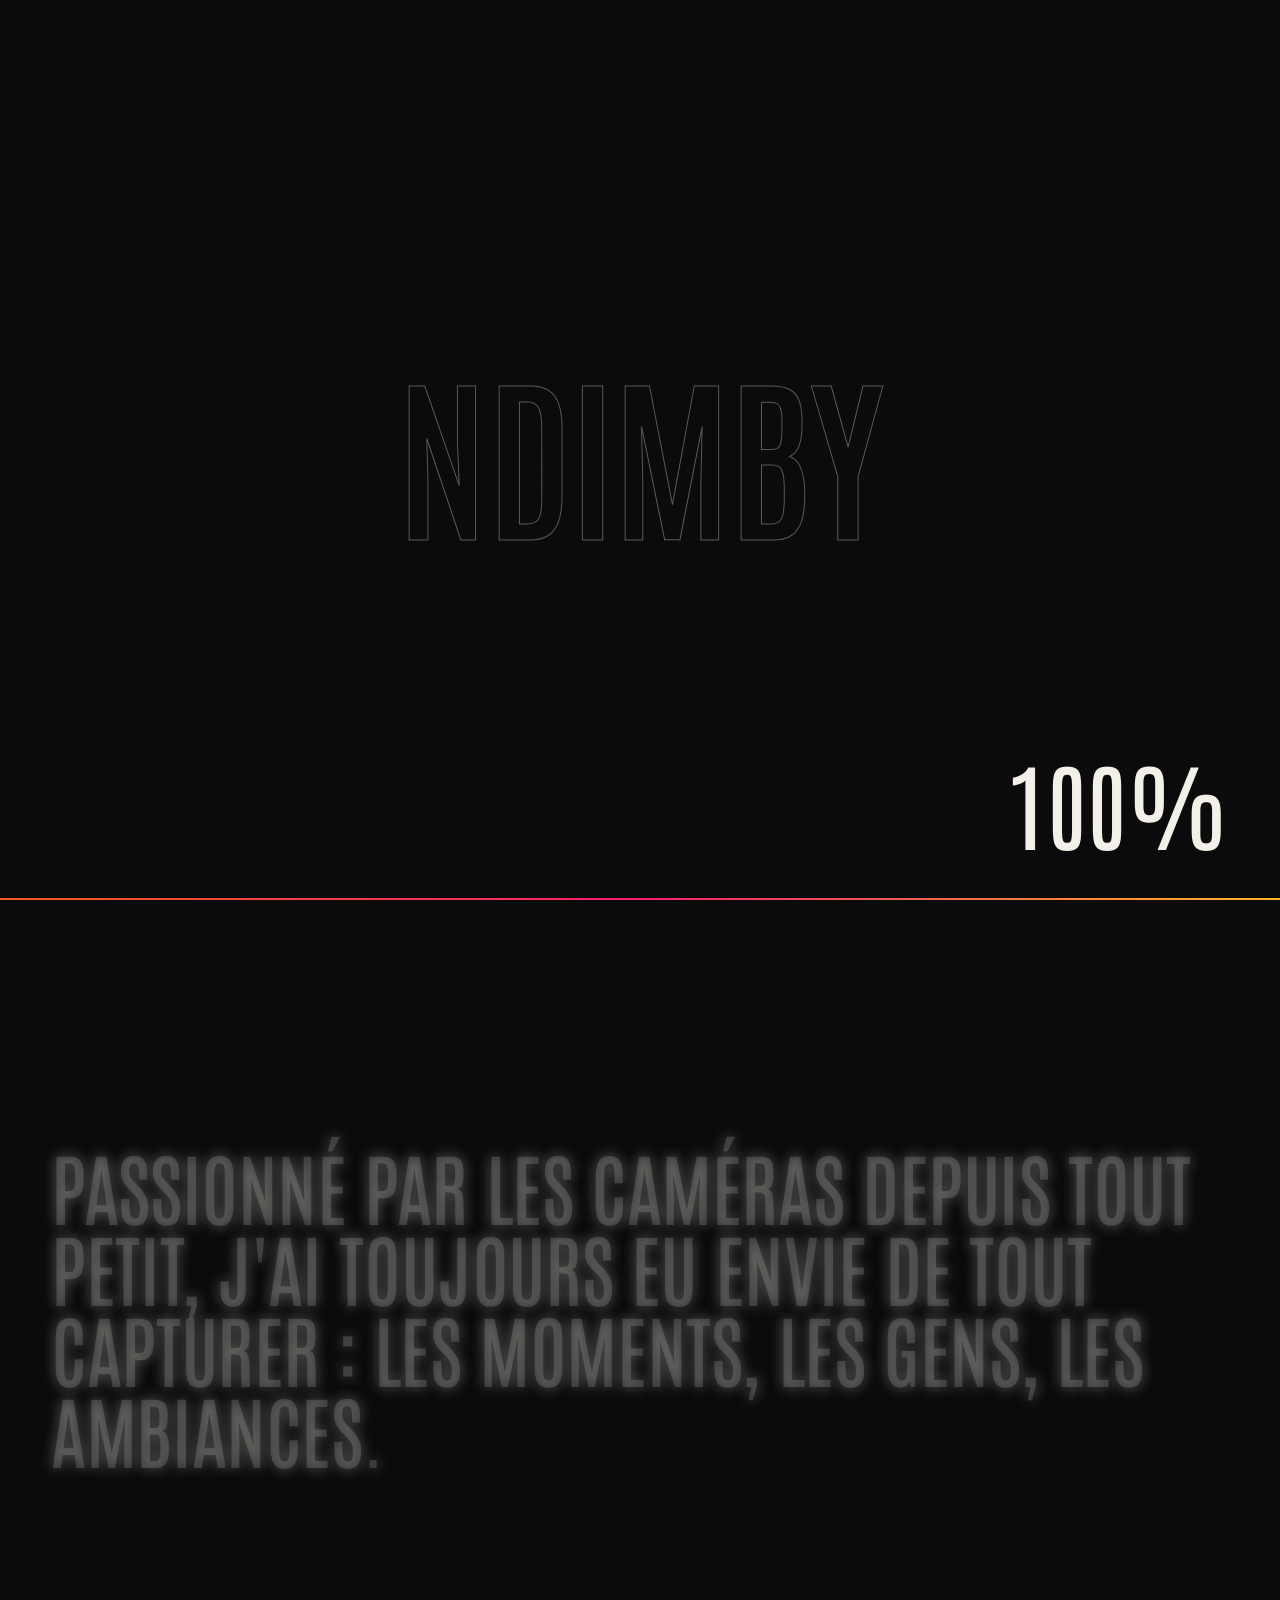
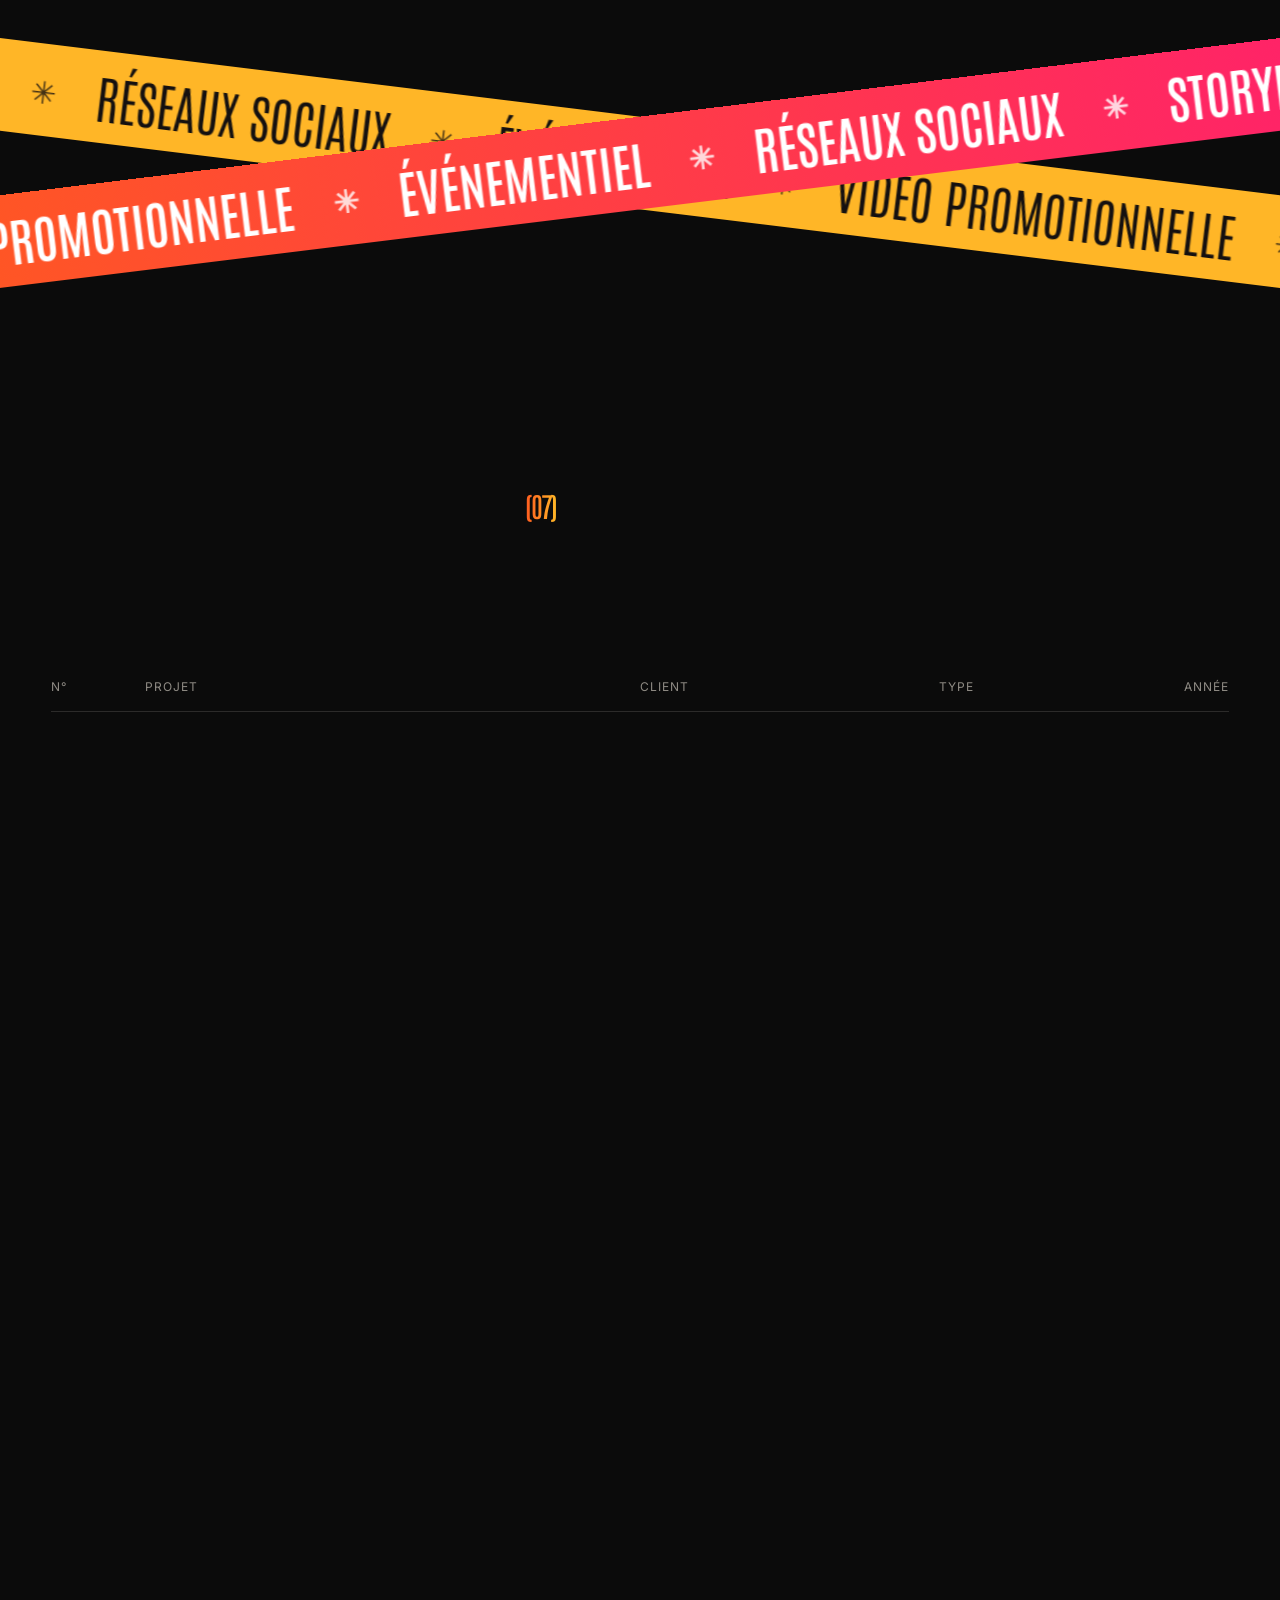
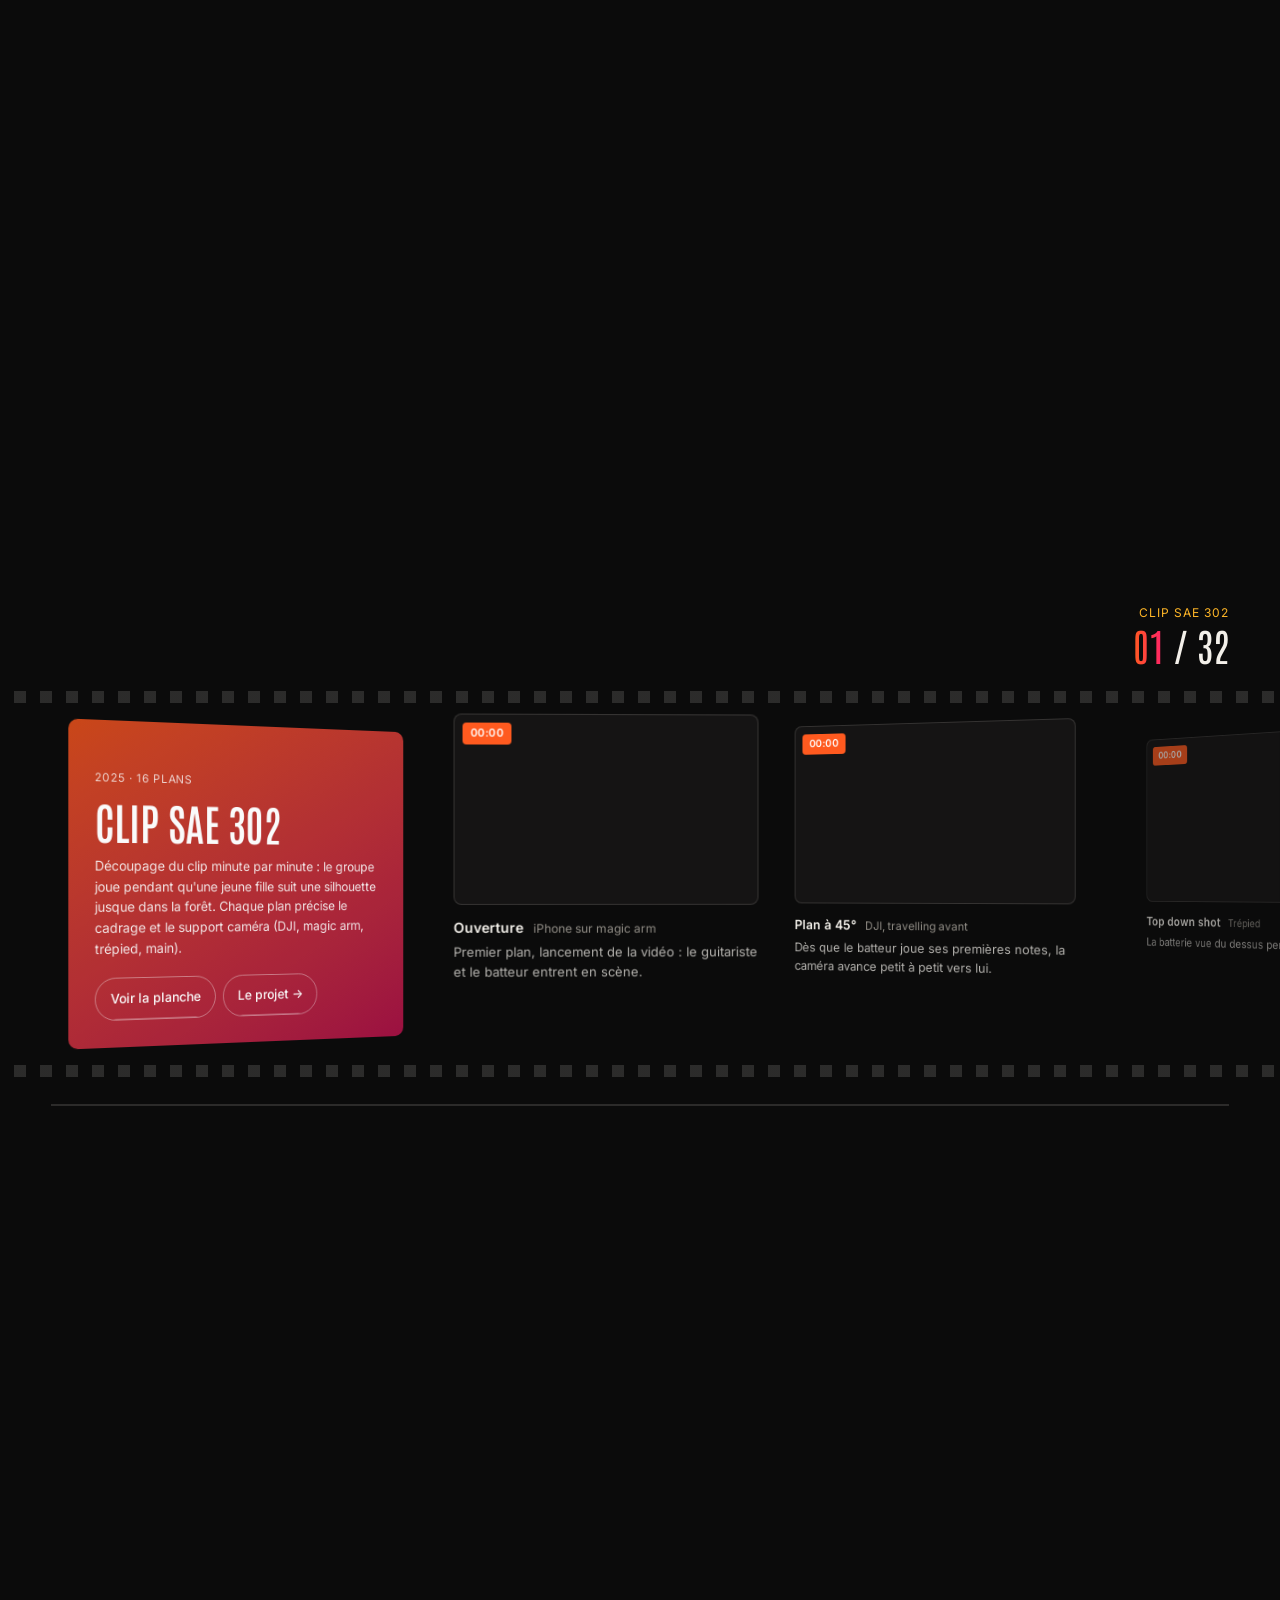
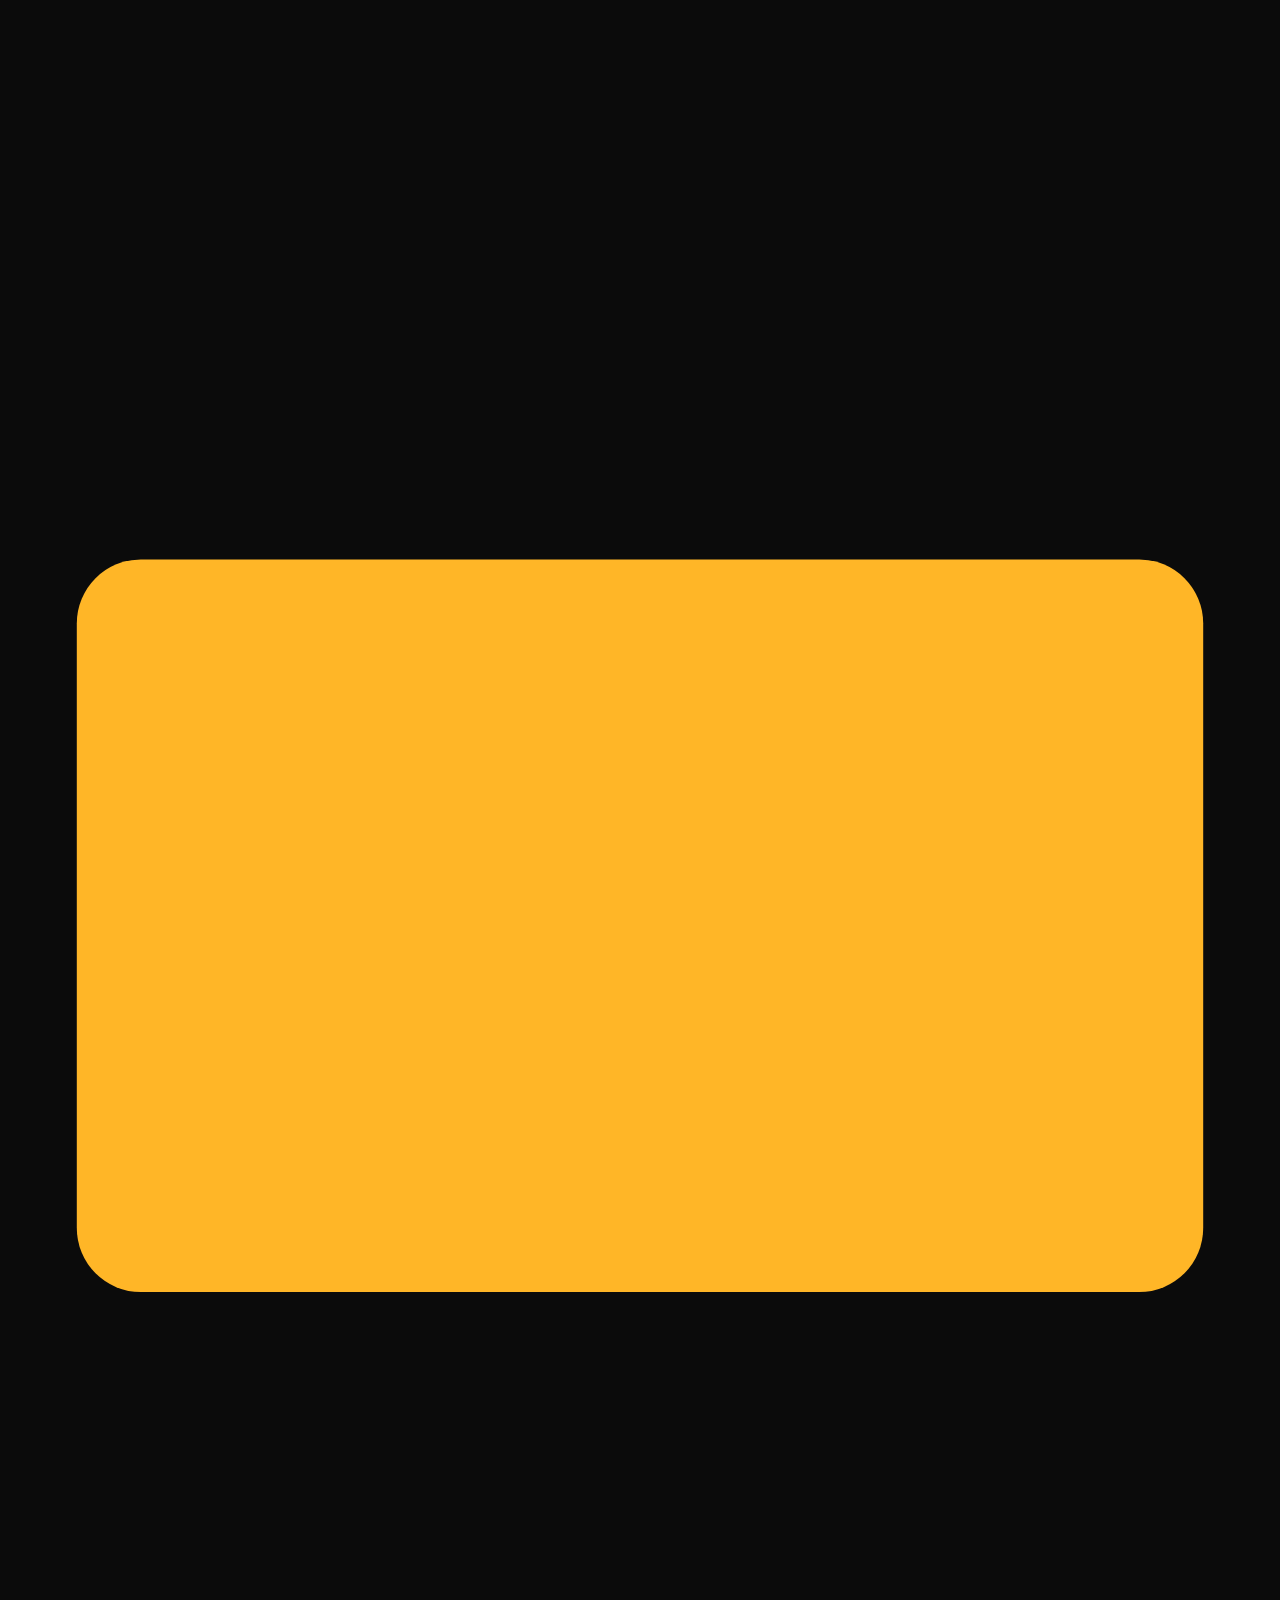
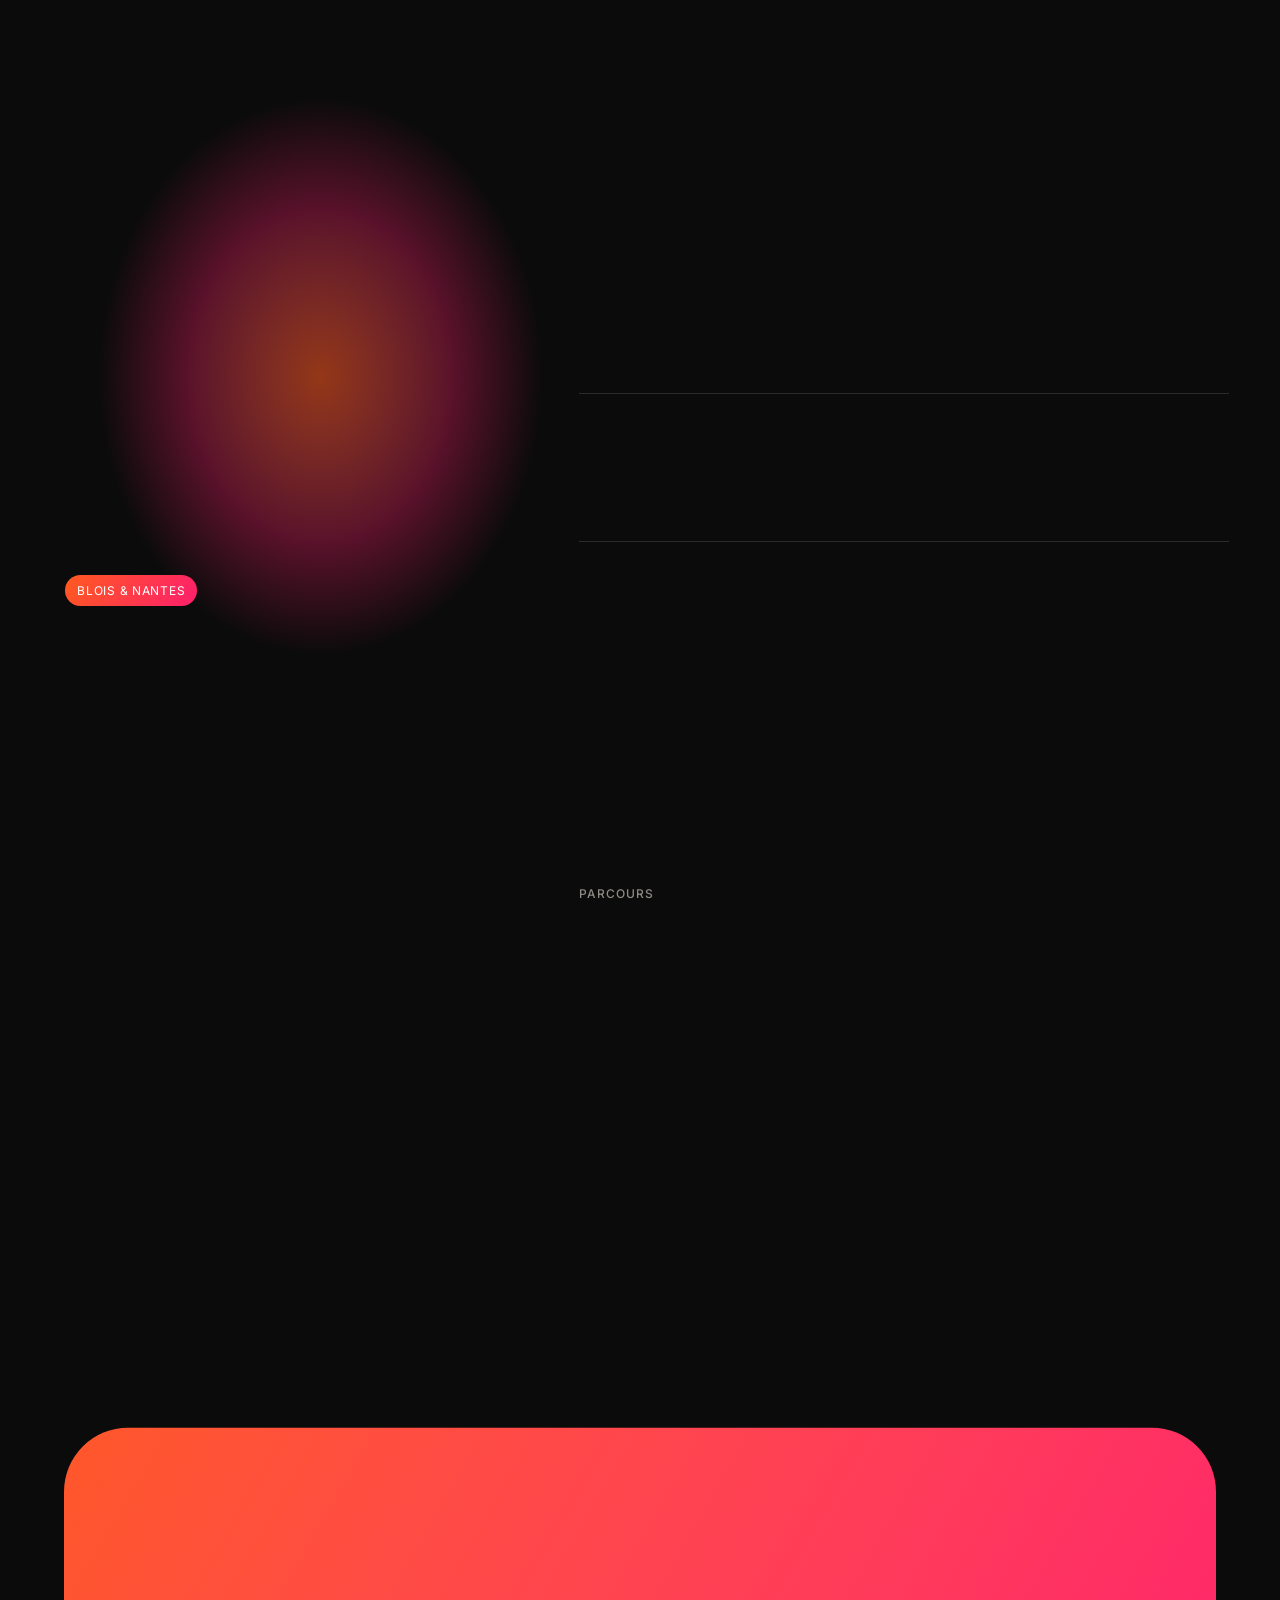
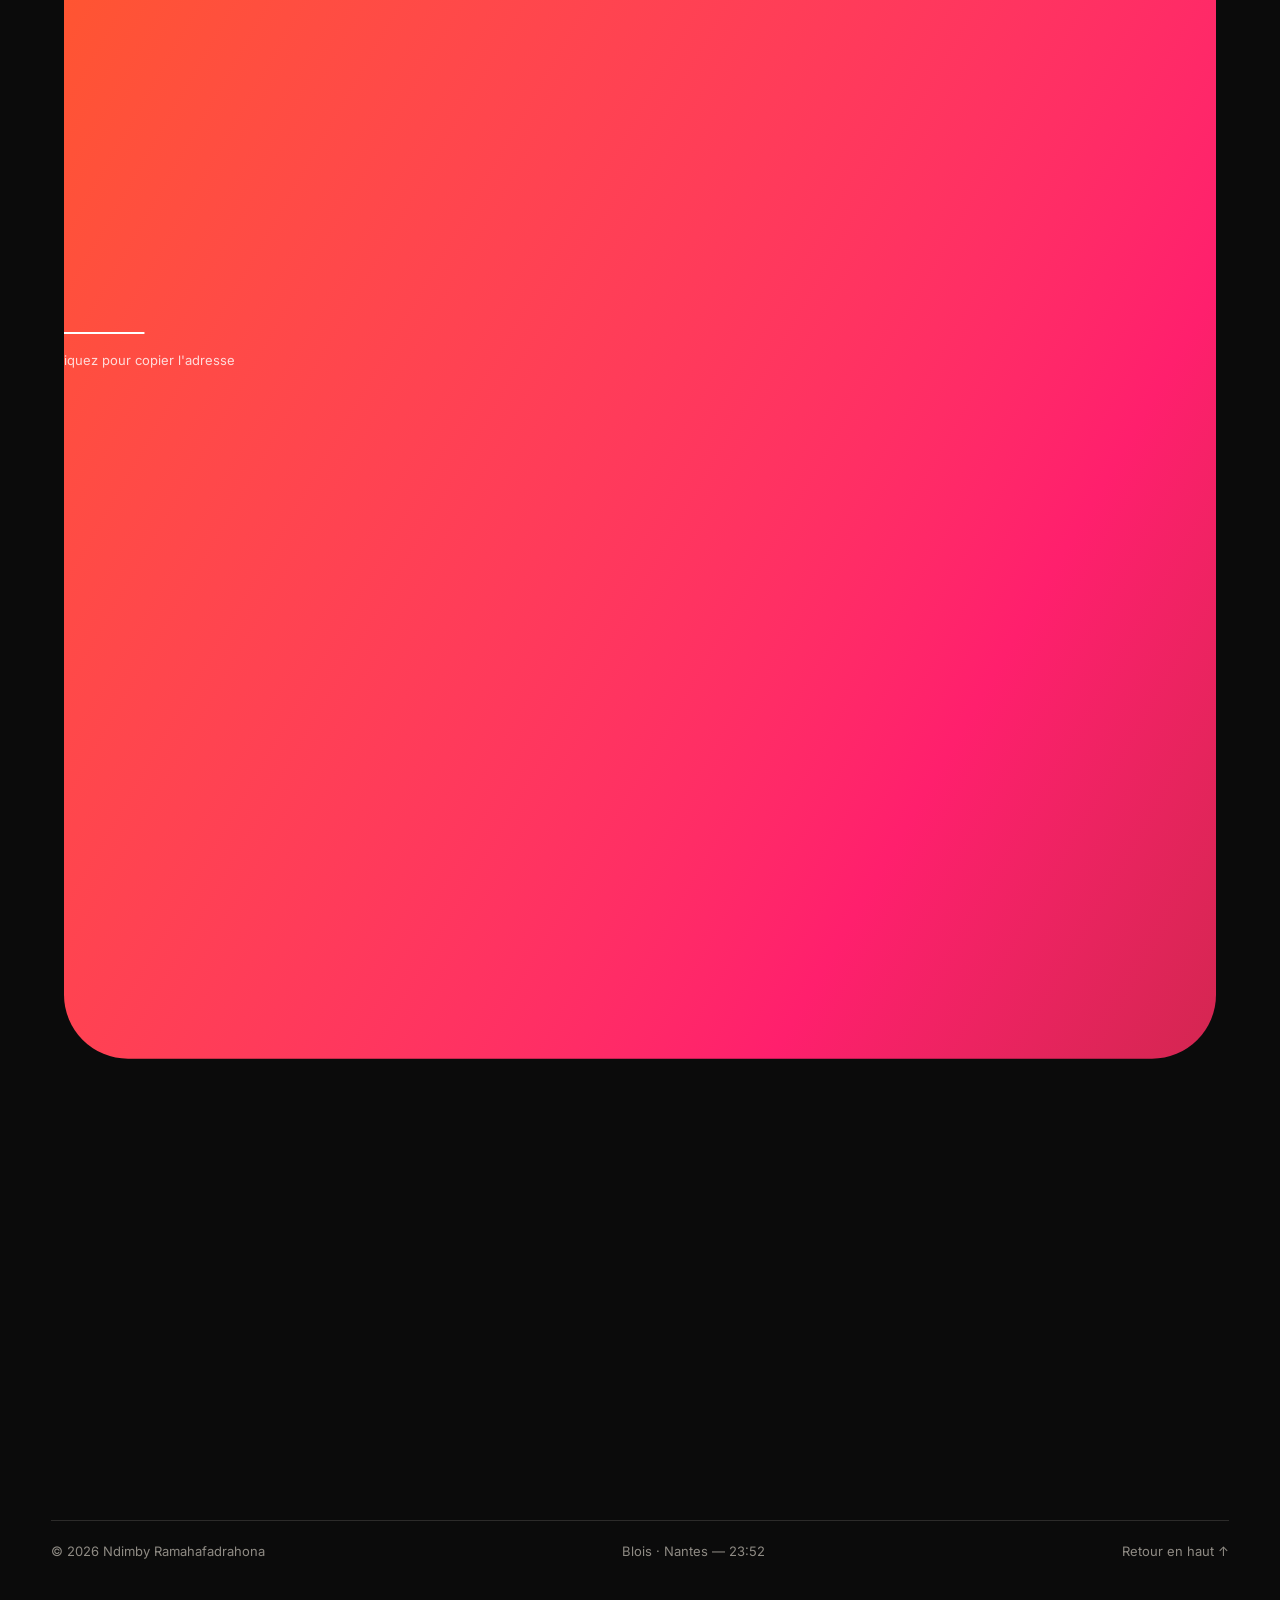
==== commit 91de5172: "Le nouveau portfolio devient la page principale - Le portfolio vidéaste passe à la racine (ndyxxprod" ====
--- a/portfolio/index.html
+++ b/portfolio/index.html
@@ -2,237 +2,11 @@
 <html lang="fr">
 <head>
   <meta charset="UTF-8" />
-  <meta name="viewport" content="width=device-width, initial-scale=1.0" />
   <title>Ndimby Ramahafadrahona — Vidéaste freelance</title>
-  <meta name="description" content="Ndimby Ramahafadrahona, vidéaste freelance à Blois et Nantes : vidéos promotionnelles, couverture événementielle, contenus pour les réseaux sociaux et storyboards." />
-  <meta name="theme-color" content="#0b0b0b" />
-  <meta property="og:title" content="Ndimby Ramahafadrahona — Vidéaste freelance" />
-  <meta property="og:description" content="Vidéos promotionnelles, événementiel, réseaux sociaux. De la prise de vue au montage." />
-  <meta property="og:image" content="assets/avatar.jpg" />
-  <link rel="preconnect" href="https://fonts.googleapis.com" />
-  <link rel="preconnect" href="https://fonts.gstatic.com" crossorigin />
-  <link href="https://fonts.googleapis.com/css2?family=Antonio:wght@300;500;600;700&family=Inter:wght@400;500;600&display=swap" rel="stylesheet" />
-  <link rel="stylesheet" href="style.css" />
+  <meta http-equiv="refresh" content="0; url=../" />
+  <link rel="canonical" href="../" />
 </head>
-<body class="is-loading">
-
-  <!-- Écran de chargement + ouverture du diaphragme -->
-  <div class="loader" id="loader" aria-hidden="true">
-    <svg class="iris" viewBox="-50 -50 100 100" preserveAspectRatio="xMidYMid slice">
-      <g id="iris-g"></g>
-    </svg>
-    <div class="loader-name">Ndimby</div>
-    <div class="loader-count"><span id="loader-num">00</span>%</div>
-    <div class="loader-bar"><span id="loader-bar"></span></div>
-    <div class="flash" id="flash"></div>
-  </div>
-
-  <!-- Curseur personnalisé (ordinateur uniquement) -->
-  <div class="cursor" id="cursor" aria-hidden="true"><span class="cursor-label" id="cursor-label"></span></div>
-
-  <!-- Aperçu flottant des projets -->
-  <div class="preview" id="preview" aria-hidden="true"></div>
-
-  <header class="nav" id="nav">
-    <a href="#top" class="nav-logo">Ndimby <span>R.</span></a>
-    <nav class="nav-links" aria-label="Navigation principale">
-      <a href="#projets">Projets</a>
-      <a href="#storyboards">Storyboards</a>
-      <a href="#a-propos">À propos</a>
-      <a href="#contact" class="nav-cta">Contact</a>
-    </nav>
-    <button class="nav-burger" id="burger" aria-label="Ouvrir le menu" aria-expanded="false"><span></span><span></span></button>
-  </header>
-
-  <div class="menu" id="menu" aria-hidden="true">
-    <a href="#projets">Projets</a>
-    <a href="#storyboards">Storyboards</a>
-    <a href="#services">Services</a>
-    <a href="#a-propos">À propos</a>
-    <a href="#contact">Contact</a>
-  </div>
-
-  <main id="top">
-    <!-- ACCUEIL : viseur de caméra -->
-    <section class="hero" id="hero">
-      <div class="hero-bg" id="hero-bg">
-        <canvas class="hero-canvas" id="hero-canvas" aria-hidden="true"></canvas>
-        <div class="hero-glow g1"></div>
-        <div class="hero-glow g2"></div>
-        <div class="hero-glow g3"></div>
-      </div>
-      <div class="grain" aria-hidden="true"></div>
-
-      <div class="viewfinder" id="viewfinder" aria-hidden="true">
-        <span class="vf-corner tl"></span><span class="vf-corner tr"></span>
-        <span class="vf-corner bl"></span><span class="vf-corner br"></span>
-        <div class="vf-top">
-          <span class="vf-rec"><i></i>REC</span>
-          <span class="vf-tc" id="timecode">00:00:00:00</span>
-          <span class="vf-specs">4K · 25p · S-Log3</span>
-        </div>
-        <div class="vf-bottom">
-          <span>ISO 800</span><span>F2.8</span><span>1/50</span><span class="vf-batt">▮▮▮▯</span>
-        </div>
-      </div>
-
-      <div class="hero-content" id="hero-content">
-        <p class="hero-kicker" id="hero-kicker"></p>
-        <h1 class="hero-title" id="hero-title">
-          <span class="line"><span class="word" id="hero-first"></span></span>
-          <span class="line line-sm"><span class="word" id="hero-last"></span></span>
-        </h1>
-        <div class="hero-foot">
-          <p class="hero-status" id="hero-status"></p>
-          <div class="hero-actions" id="hero-actions"></div>
-          <a href="#manifeste" class="hero-scroll">Scroll <span>↓</span></a>
-        </div>
-      </div>
-    </section>
-
-    <!-- MANIFESTE : les mots font la mise au point au scroll -->
-    <section class="manifesto" id="manifeste">
-      <p class="eyebrow reveal">(Approche)</p>
-      <p class="manifesto-text" id="manifesto-text"></p>
-    </section>
-
-    <!-- BANDEAUX CROISÉS -->
-    <div class="tapes" aria-hidden="true">
-      <div class="tape tape-a"><div class="marquee-track" id="marquee-a"></div></div>
-      <div class="tape tape-b"><div class="marquee-track" id="marquee-b"></div></div>
-    </div>
-
-    <!-- PROJETS -->
-    <section class="section projects" id="projets">
-      <div class="section-head">
-        <h2 class="section-title" data-split>Projets <sup id="projects-count"></sup></h2>
-        <div class="filters reveal" id="filters" role="tablist" aria-label="Filtrer les projets">
-          <button class="filter is-active" data-filter="all" role="tab" aria-selected="true">Tous</button>
-          <button class="filter" data-filter="pro" role="tab" aria-selected="false">Pro</button>
-          <button class="filter" data-filter="scolaire" role="tab" aria-selected="false">Scolaire</button>
-        </div>
-      </div>
-      <div class="project-head" aria-hidden="true">
-        <span>N°</span><span>Projet</span><span>Client</span><span>Type</span><span>Année</span>
-      </div>
-      <ol class="project-list" id="project-list"></ol>
-    </section>
-
-    <!-- STORYBOARDS : pellicule qui défile à l'horizontale -->
-    <section class="storyboards" id="storyboards">
-      <div class="sb-pin" id="sb-pin">
-        <div class="sb-top">
-          <h2 class="section-title" data-split>Storyboards</h2>
-          <div class="sb-counter" aria-hidden="true">
-            <span class="sb-chapter" id="sb-chapter"></span>
-            <span class="sb-num"><span id="sb-current">01</span> / <span id="sb-total">00</span></span>
-          </div>
-        </div>
-        <div class="sb-viewport" id="sb-viewport" data-lenis-prevent-touch>
-          <div class="sb-strip" id="sb-strip"></div>
-        </div>
-        <div class="sb-progress" aria-hidden="true"><span id="sb-bar"></span></div>
-      </div>
-    </section>
-
-    <!-- SERVICES -->
-    <section class="section services" id="services">
-      <div class="services-inner">
-        <div class="section-head">
-          <h2 class="section-title" data-split>Services</h2>
-          <p class="section-intro reveal">De la prise de vue au montage, pour valoriser des événements, des projets et des marques.</p>
-        </div>
-        <div class="service-grid" id="service-grid"></div>
-      </div>
-    </section>
-
-    <!-- À PROPOS -->
-    <section class="section about" id="a-propos">
-      <div class="section-head">
-        <h2 class="section-title" data-split>À propos</h2>
-      </div>
-      <div class="about-grid">
-        <figure class="about-photo" id="about-photo"></figure>
-        <div class="about-body">
-          <div class="about-bio" id="about-bio"></div>
-          <div class="stats" id="stats"></div>
-          <div class="about-cols">
-            <div class="about-col reveal"><h3>Compétences</h3><ul id="skills"></ul></div>
-            <div class="about-col reveal"><h3>Logiciels</h3><ul class="tool-list" id="tools"></ul></div>
-          </div>
-          <div class="path" id="path"></div>
-        </div>
-      </div>
-    </section>
-
-    <!-- CONTACT -->
-    <section class="contact" id="contact">
-      <div class="contact-inner">
-        <p class="eyebrow reveal">(Contact)</p>
-        <h2 class="contact-title" id="contact-title"><span class="ct-line" data-split>Un projet,</span><span class="ct-line" data-split>une idée de vidéo&nbsp;?</span></h2>
-        <a class="contact-email" id="contact-email" href="#"></a>
-        <p class="contact-hint" id="copy-hint">Cliquez pour copier l'adresse</p>
-        <div class="contact-grid">
-          <div class="contact-info reveal" id="contact-info"></div>
-          <form class="contact-form reveal" id="contact-form" novalidate>
-            <div class="field"><label for="f-name">Nom</label><input id="f-name" name="name" required autocomplete="name" /></div>
-            <div class="field"><label for="f-email">E-mail</label><input id="f-email" name="email" type="email" required autocomplete="email" /></div>
-            <div class="field field-full">
-              <span class="field-label">Type de projet</span>
-              <div class="chips" id="chips"></div>
-            </div>
-            <div class="field field-full"><label for="f-msg">Message</label><textarea id="f-msg" name="message" rows="4" required></textarea></div>
-            <button class="btn btn-light" type="submit">Envoyer le message <span>→</span></button>
-            <p class="form-status" id="form-status" role="status"></p>
-          </form>
-        </div>
-      </div>
-    </section>
-  </main>
-
-  <footer class="footer">
-    <div class="footer-big" id="footer-big" aria-hidden="true">Ndimby</div>
-    <div class="footer-row">
-      <span id="footer-copy"></span>
-      <span>Blois · Nantes — <span id="local-time">--:--</span></span>
-      <a href="#top">Retour en haut ↑</a>
-    </div>
-  </footer>
-
-  <!-- Timeline de montage : la progression dans la page -->
-  <div class="timeline" id="timeline" aria-hidden="true">
-    <div class="tl-track" id="tl-track"></div>
-    <span class="tl-head" id="tl-head"><i></i></span>
-    <span class="tl-tc" id="tl-tc">00:00:00:00</span>
-  </div>
-
-  <!-- Sélecteur d'ambiance -->
-  <div class="palette" id="palette" hidden>
-    <span class="palette-label">Ambiance · <b id="palette-name"></b></span>
-    <div class="palette-swatches" id="palette-swatches"></div>
-  </div>
-
-  <!-- Fiche projet -->
-  <div class="modal" id="modal" role="dialog" aria-modal="true" aria-labelledby="modal-title" hidden>
-    <div class="modal-backdrop" data-close></div>
-    <div class="modal-panel" data-lenis-prevent>
-      <button class="modal-close" data-close aria-label="Fermer">✕</button>
-      <div class="modal-media" id="modal-media"></div>
-      <div class="modal-body" id="modal-body"></div>
-    </div>
-  </div>
-
-  <!-- Planche de storyboard en grand -->
-  <div class="lightbox" id="lightbox" hidden data-lenis-prevent>
-    <button class="modal-close" data-close aria-label="Fermer">✕</button>
-    <img id="lightbox-img" alt="" />
-  </div>
-
-  <script src="contenu.js"></script>
-  <script src="assets/vendor/gsap.min.js"></script>
-  <script src="assets/vendor/ScrollTrigger.min.js"></script>
-  <script src="assets/vendor/lenis.min.js"></script>
-  <script src="main.js"></script>
-  <script src="anim.js"></script>
+<body>
+  <p>Le portfolio a déménagé : <a href="../">ndyxxprod.github.io/mon-site</a></p>
 </body>
 </html>
